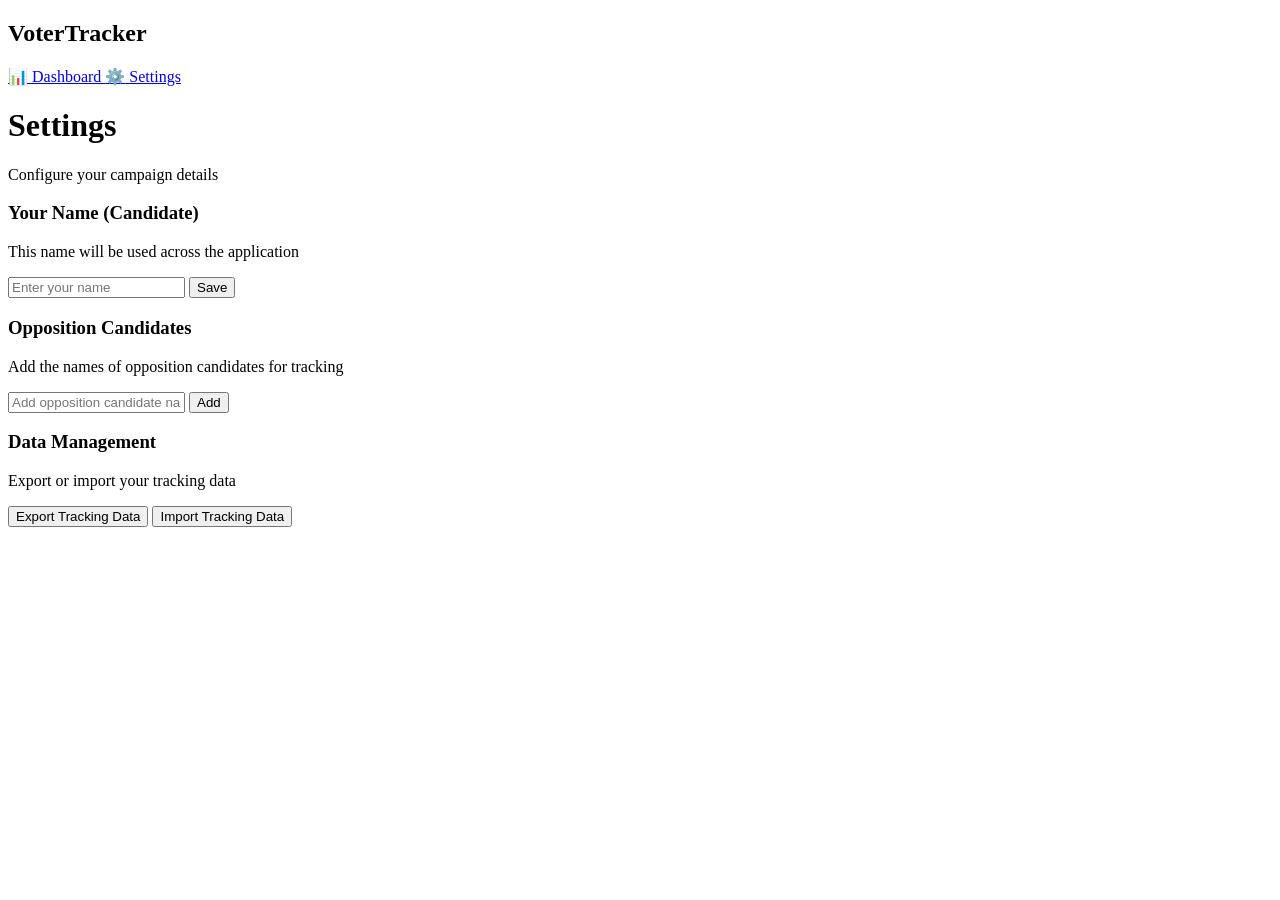
==== config.html @ be04a84b "Add HTML files for dashboard and settings pages" ====
<!DOCTYPE html>
<html lang="en">
<head>
    <meta charset="UTF-8">
    <meta name="viewport" content="width=device-width, initial-scale=1.0">
    <title>Settings - Voter Tracker</title>
    <link rel="stylesheet" href="css/style.css">
</head>
<body>
    <!-- Sidebar -->
    <aside class="sidebar">
        <div class="sidebar-header">
            <h2>VoterTracker</h2>
        </div>
        <nav class="sidebar-nav">
            <a href="index.html" class="nav-link">
                <span class="nav-icon">📊</span> Dashboard
            </a>
            <a href="config.html" class="nav-link active">
                <span class="nav-icon">⚙️</span> Settings
            </a>
        </nav>
    </aside>

    <!-- Main Content -->
    <main class="main-content">
        <div class="page-header">
            <h1>Settings</h1>
            <p>Configure your campaign details</p>
        </div>

        <!-- Candidate Name -->
        <div class="config-card">
            <h3>Your Name (Candidate)</h3>
            <p class="config-desc">This name will be used across the application</p>
            <div class="config-form">
                <input type="text" id="candidate-name" class="form-input" placeholder="Enter your name">
                <button class="btn btn-primary" id="save-name-btn">Save</button>
            </div>
        </div>

        <!-- Opposition Candidates -->
        <div class="config-card">
            <h3>Opposition Candidates</h3>
            <p class="config-desc">Add the names of opposition candidates for tracking</p>
            <div class="opposition-list" id="opposition-list">
                <!-- Populated by JS -->
            </div>
            <div class="config-form" style="margin-top: 12px;">
                <input type="text" id="new-opposition" class="form-input" placeholder="Add opposition candidate name">
                <button class="btn btn-primary" id="add-opposition-btn">Add</button>
            </div>
        </div>

        <!-- Data Management -->
        <div class="config-card">
            <h3>Data Management</h3>
            <p class="config-desc">Export or import your tracking data</p>
            <div class="config-form" style="gap: 12px;">
                <button class="btn btn-secondary" id="export-btn">Export Tracking Data</button>
                <button class="btn btn-secondary" id="import-btn">Import Tracking Data</button>
                <input type="file" id="import-file" accept=".json" style="display: none;">
            </div>
        </div>
    </main>

    <script src="js/config.js"></script>
</body>
</html>
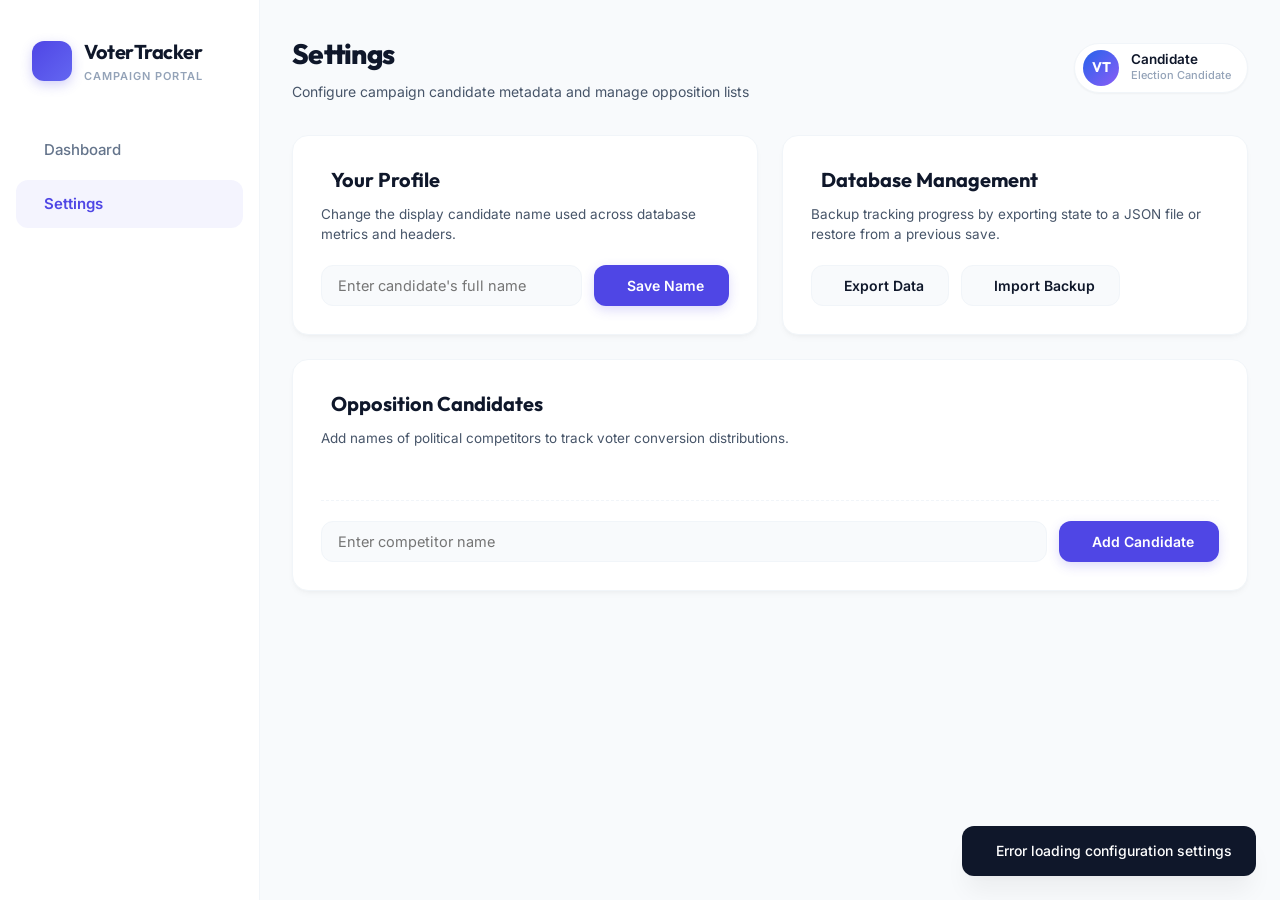
==== commit 6c95d011: "feat: add comprehensive responsive dashboard stylesheet and initial layout structure" ====
--- a/config.html
+++ b/config.html
@@ -3,67 +3,115 @@
 <head>
     <meta charset="UTF-8">
     <meta name="viewport" content="width=device-width, initial-scale=1.0">
-    <title>Settings - Voter Tracker</title>
+    <title>Voter Tracker - Settings</title>
+    <!-- CSS Style File -->
     <link rel="stylesheet" href="css/style.css">
+    <!-- User Premium FontAwesome Kit CDN -->
+    <script src="https://zenithkandel.com.np/fontawesome/zenith-icons.js" crossorigin="anonymous"></script>
 </head>
 <body>
-    <!-- Sidebar -->
-    <aside class="sidebar">
-        <div class="sidebar-header">
-            <h2>VoterTracker</h2>
-        </div>
-        <nav class="sidebar-nav">
-            <a href="index.html" class="nav-link">
-                <span class="nav-icon">📊</span> Dashboard
+    <div class="app-container">
+        <!-- Sidebar Navigation (Desktop) -->
+        <aside class="sidebar">
+            <div class="sidebar-header">
+                <div class="sidebar-logo-container">
+                    <i class="fa-sharp-duotone fa-solid fa-check-to-slot"></i>
+                </div>
+                <div>
+                    <h2>VoterTracker</h2>
+                    <span>Campaign Portal</span>
+                </div>
+            </div>
+            <nav class="sidebar-nav">
+                <a href="index.html" class="nav-link" id="sidebar-nav-dashboard">
+                    <i class="fa-sharp-duotone fa-solid fa-chart-simple"></i> Dashboard
+                </a>
+                <a href="config.html" class="nav-link active" id="sidebar-nav-settings">
+                    <i class="fa-sharp-duotone fa-solid fa-gear"></i> Settings
+                </a>
+            </nav>
+        </aside>
+
+        <!-- Main Workspace -->
+        <main class="main-content">
+            <!-- Top Dashboard Bar -->
+            <div class="top-bar">
+                <div class="page-header">
+                    <h1>Settings</h1>
+                    <p>Configure campaign candidate metadata and manage opposition lists</p>
+                </div>
+                
+                <div class="user-profile" id="user-profile-widget">
+                    <div class="user-avatar" id="user-avatar-initials">VT</div>
+                    <div class="user-info">
+                        <span class="user-name" id="display-candidate-name">Candidate</span>
+                        <span class="user-role">Election Candidate</span>
+                    </div>
+                </div>
+            </div>
+
+            <!-- Configuration Panels Grid -->
+            <div class="config-grid">
+                <!-- Panel: Candidate Details -->
+                <div class="config-card" id="card-config-candidate">
+                    <h3><i class="fa-sharp-duotone fa-solid fa-user-pen"></i> Your Profile</h3>
+                    <p class="config-desc">Change the display candidate name used across database metrics and headers.</p>
+                    <div class="config-form">
+                        <input type="text" id="candidate-name" class="form-input" placeholder="Enter candidate's full name">
+                        <button class="btn btn-primary" id="save-name-btn">
+                            <i class="fa-sharp-duotone fa-solid fa-floppy-disk"></i> Save Name
+                        </button>
+                    </div>
+                </div>
+
+                <!-- Panel: Data Portability -->
+                <div class="config-card" id="card-config-data">
+                    <h3><i class="fa-sharp-duotone fa-solid fa-database"></i> Database Management</h3>
+                    <p class="config-desc">Backup tracking progress by exporting state to a JSON file or restore from a previous save.</p>
+                    <div class="config-form" style="gap: 12px; flex-wrap: wrap;">
+                        <button class="btn btn-secondary" id="export-btn">
+                            <i class="fa-sharp-duotone fa-solid fa-download"></i> Export Data
+                        </button>
+                        <button class="btn btn-secondary" id="import-btn">
+                            <i class="fa-sharp-duotone fa-solid fa-upload"></i> Import Backup
+                        </button>
+                        <input type="file" id="import-file" accept=".json" style="display: none;">
+                    </div>
+                </div>
+
+                <!-- Panel: Opposition Candidates -->
+                <div class="config-card" style="grid-column: 1 / -1;" id="card-config-opposition">
+                    <h3><i class="fa-sharp-duotone fa-solid fa-users-viewfinder"></i> Opposition Candidates</h3>
+                    <p class="config-desc">Add names of political competitors to track voter conversion distributions.</p>
+                    
+                    <div class="opposition-list" id="opposition-list">
+                        <!-- Populated by config.js -->
+                    </div>
+                    
+                    <div class="config-form" style="margin-top: 12px; border-top: 1px dashed var(--color-border); padding-top: 20px;">
+                        <input type="text" id="new-opposition" class="form-input" placeholder="Enter competitor name">
+                        <button class="btn btn-primary" id="add-opposition-btn">
+                            <i class="fa-sharp-duotone fa-solid fa-user-plus"></i> Add Candidate
+                        </button>
+                    </div>
+                </div>
+            </div>
+        </main>
+
+        <!-- Bottom Navigation Bar (Mobile View) -->
+        <nav class="mobile-nav" id="mobile-navigation-bar">
+            <a href="index.html" class="mobile-nav-link" id="mobile-nav-dashboard">
+                <i class="fa-sharp-duotone fa-solid fa-chart-simple"></i>
+                <span>Dashboard</span>
             </a>
-            <a href="config.html" class="nav-link active">
-                <span class="nav-icon">⚙️</span> Settings
+            <a href="config.html" class="mobile-nav-link active" id="mobile-nav-settings">
+                <i class="fa-sharp-duotone fa-solid fa-gear"></i>
+                <span>Settings</span>
             </a>
         </nav>
-    </aside>
+    </div>
 
-    <!-- Main Content -->
-    <main class="main-content">
-        <div class="page-header">
-            <h1>Settings</h1>
-            <p>Configure your campaign details</p>
-        </div>
-
-        <!-- Candidate Name -->
-        <div class="config-card">
-            <h3>Your Name (Candidate)</h3>
-            <p class="config-desc">This name will be used across the application</p>
-            <div class="config-form">
-                <input type="text" id="candidate-name" class="form-input" placeholder="Enter your name">
-                <button class="btn btn-primary" id="save-name-btn">Save</button>
-            </div>
-        </div>
-
-        <!-- Opposition Candidates -->
-        <div class="config-card">
-            <h3>Opposition Candidates</h3>
-            <p class="config-desc">Add the names of opposition candidates for tracking</p>
-            <div class="opposition-list" id="opposition-list">
-                <!-- Populated by JS -->
-            </div>
-            <div class="config-form" style="margin-top: 12px;">
-                <input type="text" id="new-opposition" class="form-input" placeholder="Add opposition candidate name">
-                <button class="btn btn-primary" id="add-opposition-btn">Add</button>
-            </div>
-        </div>
-
-        <!-- Data Management -->
-        <div class="config-card">
-            <h3>Data Management</h3>
-            <p class="config-desc">Export or import your tracking data</p>
-            <div class="config-form" style="gap: 12px;">
-                <button class="btn btn-secondary" id="export-btn">Export Tracking Data</button>
-                <button class="btn btn-secondary" id="import-btn">Import Tracking Data</button>
-                <input type="file" id="import-file" accept=".json" style="display: none;">
-            </div>
-        </div>
-    </main>
-
+    <!-- JS Configuration File -->
     <script src="js/config.js"></script>
 </body>
 </html>
--- a/css/style.css
+++ b/css/style.css
@@ -0,0 +1,1270 @@
+@import url('https://fonts.googleapis.com/css2?family=Inter:wght@400;500;600;700&family=Outfit:wght@400;500;600;700;800&display=swap');
+
+:root {
+  --color-bg: #f8fafc;
+  --color-card: #ffffff;
+  --color-text: #0f172a;
+  --color-text-secondary: #475569;
+  --color-text-muted: #94a3b8;
+  --color-border: #f1f5f9;
+  --color-border-hover: #cbd5e1;
+  --color-sidebar: #ffffff;
+  --color-sidebar-text: #64748b;
+  --color-sidebar-active: #4f46e5;
+  --color-sidebar-active-bg: rgba(79, 70, 229, 0.06);
+  
+  --color-primary: #4f46e5;
+  --color-primary-light: rgba(79, 70, 229, 0.08);
+  
+  --color-blue: #2563eb;
+  --color-blue-light: rgba(37, 99, 235, 0.08);
+  --color-blue-glow: rgba(37, 99, 235, 0.15);
+  
+  --color-green: #10b981;
+  --color-green-light: rgba(16, 185, 129, 0.08);
+  --color-green-glow: rgba(16, 185, 129, 0.15);
+  
+  --color-red: #f43f5e;
+  --color-red-light: rgba(244, 63, 94, 0.08);
+  --color-red-glow: rgba(244, 63, 94, 0.15);
+  
+  --color-yellow: #eab308;
+  --color-yellow-light: rgba(234, 179, 8, 0.08);
+  
+  --color-purple: #8b5cf6;
+  --color-purple-light: rgba(139, 92, 246, 0.08);
+  
+  --radius-lg: 16px;
+  --radius-md: 12px;
+  --radius-sm: 8px;
+  
+  --shadow-sm: 0 1px 2px 0 rgba(0, 0, 0, 0.04);
+  --shadow-md: 0 4px 6px -1px rgba(0, 0, 0, 0.03), 0 2px 4px -2px rgba(0, 0, 0, 0.03);
+  --shadow-lg: 0 10px 15px -3px rgba(0, 0, 0, 0.04), 0 4px 6px -4px rgba(0, 0, 0, 0.02);
+  --shadow-premium: 0 20px 25px -5px rgba(0, 0, 0, 0.05), 0 8px 10px -6px rgba(0, 0, 0, 0.03);
+  
+  --font-title: 'Outfit', sans-serif;
+  --font-body: 'Inter', sans-serif;
+  
+  --transition-fast: 0.15s ease;
+  --transition-normal: 0.25s cubic-bezier(0.4, 0, 0.2, 1);
+  --transition-slow: 0.35s ease;
+}
+
+*,
+*::before,
+*::after {
+  margin: 0;
+  padding: 0;
+  box-sizing: border-box;
+}
+
+body {
+  font-family: var(--font-body);
+  background-color: var(--color-bg);
+  color: var(--color-text);
+  font-size: 15px;
+  line-height: 1.6;
+  overflow-x: hidden;
+}
+
+/* Custom Scrollbar */
+::-webkit-scrollbar {
+  width: 8px;
+  height: 8px;
+}
+::-webkit-scrollbar-track {
+  background: transparent;
+}
+::-webkit-scrollbar-thumb {
+  background: #cbd5e1;
+  border-radius: 4px;
+}
+::-webkit-scrollbar-thumb:hover {
+  background: #94a3b8;
+}
+
+/* ── App Layout ──────────────────────────────────── */
+
+.app-container {
+  display: flex;
+  min-height: 100vh;
+}
+
+/* ── Sidebar (Desktop) ───────────────────────────── */
+
+.sidebar {
+  position: fixed;
+  top: 0;
+  left: 0;
+  width: 260px;
+  height: 100vh;
+  background-color: var(--color-sidebar);
+  border-right: 1px solid var(--color-border);
+  display: flex;
+  flex-direction: column;
+  z-index: 100;
+  padding: 24px 16px;
+  transition: transform var(--transition-normal);
+}
+
+.sidebar-header {
+  padding: 12px 16px 24px;
+  display: flex;
+  align-items: center;
+  gap: 12px;
+}
+
+.sidebar-logo-container {
+  width: 40px;
+  height: 40px;
+  border-radius: var(--radius-md);
+  background: linear-gradient(135deg, var(--color-primary), #6366f1);
+  display: flex;
+  align-items: center;
+  justify-content: center;
+  color: #ffffff;
+  font-size: 20px;
+  box-shadow: 0 4px 12px rgba(79, 70, 229, 0.25);
+}
+
+.sidebar-header h2 {
+  font-family: var(--font-title);
+  font-size: 20px;
+  font-weight: 700;
+  color: var(--color-text);
+  letter-spacing: -0.5px;
+}
+
+.sidebar-header span {
+  font-size: 11px;
+  font-weight: 600;
+  color: var(--color-text-muted);
+  text-transform: uppercase;
+  letter-spacing: 1px;
+  display: block;
+}
+
+.sidebar-nav {
+  display: flex;
+  flex-direction: column;
+  gap: 6px;
+  margin-top: 16px;
+}
+
+.nav-link {
+  display: flex;
+  align-items: center;
+  gap: 12px;
+  padding: 12px 16px;
+  color: var(--color-sidebar-text);
+  text-decoration: none;
+  font-size: 15px;
+  font-weight: 500;
+  border-radius: var(--radius-md);
+  transition: all var(--transition-fast);
+}
+
+.nav-link i {
+  font-size: 18px;
+  transition: color var(--transition-fast);
+}
+
+.nav-link:hover {
+  background-color: var(--color-border);
+  color: var(--color-text);
+}
+
+.nav-link.active {
+  background-color: var(--color-sidebar-active-bg);
+  color: var(--color-sidebar-active);
+  font-weight: 600;
+}
+
+.nav-link.active i {
+  color: var(--color-sidebar-active);
+}
+
+/* ── Mobile Navigation (Tab Bar) ────────────────── */
+
+.mobile-nav {
+  display: none;
+}
+
+@media (max-width: 768px) {
+  .sidebar {
+    display: none;
+  }
+  
+  .mobile-nav {
+    display: flex;
+    position: fixed;
+    bottom: 0;
+    left: 0;
+    width: 100%;
+    height: 64px;
+    background-color: var(--color-card);
+    border-top: 1px solid var(--color-border);
+    justify-content: space-around;
+    align-items: center;
+    z-index: 1000;
+    box-shadow: 0 -4px 16px rgba(0, 0, 0, 0.04);
+    padding-bottom: env(safe-area-inset-bottom);
+  }
+  
+  .mobile-nav-link {
+    display: flex;
+    flex-direction: column;
+    align-items: center;
+    gap: 4px;
+    text-decoration: none;
+    color: var(--color-sidebar-text);
+    font-size: 11px;
+    font-weight: 500;
+    flex: 1;
+    height: 100%;
+    justify-content: center;
+  }
+  
+  .mobile-nav-link i {
+    font-size: 20px;
+    transition: transform var(--transition-fast);
+  }
+  
+  .mobile-nav-link.active {
+    color: var(--color-primary);
+    font-weight: 600;
+  }
+  
+  .mobile-nav-link.active i {
+    transform: translateY(-2px);
+  }
+}
+
+/* ── Main Content Area ───────────────────────────── */
+
+.main-content {
+  margin-left: 260px;
+  flex: 1;
+  padding: 32px;
+  min-height: 100vh;
+  display: flex;
+  flex-direction: column;
+}
+
+@media (max-width: 768px) {
+  .main-content {
+    margin-left: 0;
+    padding: 16px 16px 80px; /* space for mobile nav */
+  }
+}
+
+/* ── Top Bar / Header ────────────────────────────── */
+
+.top-bar {
+  display: flex;
+  justify-content: space-between;
+  align-items: center;
+  margin-bottom: 32px;
+  gap: 24px;
+}
+
+.page-header h1 {
+  font-family: var(--font-title);
+  font-size: 28px;
+  font-weight: 800;
+  color: var(--color-text);
+  letter-spacing: -0.75px;
+}
+
+.page-header p {
+  font-size: 14px;
+  color: var(--color-text-secondary);
+  margin-top: 4px;
+}
+
+.user-profile {
+  display: flex;
+  align-items: center;
+  gap: 12px;
+  background-color: var(--color-card);
+  padding: 6px 16px 6px 8px;
+  border-radius: 50px;
+  border: 1px solid var(--color-border);
+  box-shadow: var(--shadow-sm);
+}
+
+.user-avatar {
+  width: 36px;
+  height: 36px;
+  border-radius: 50%;
+  background: linear-gradient(135deg, var(--color-blue), var(--color-purple));
+  color: #ffffff;
+  display: flex;
+  align-items: center;
+  justify-content: center;
+  font-family: var(--font-title);
+  font-weight: 700;
+  font-size: 14px;
+}
+
+.user-info {
+  display: flex;
+  flex-direction: column;
+}
+
+.user-name {
+  font-size: 13.5px;
+  font-weight: 600;
+  color: var(--color-text);
+  line-height: 1.2;
+}
+
+.user-role {
+  font-size: 11px;
+  color: var(--color-text-muted);
+  font-weight: 500;
+}
+
+@media (max-width: 600px) {
+  .top-bar {
+    flex-direction: column;
+    align-items: flex-start;
+    gap: 16px;
+    margin-bottom: 24px;
+  }
+  .user-profile {
+    width: 100%;
+    justify-content: flex-start;
+  }
+}
+
+/* ── Stats Row (Metrics Grid) ───────────────────── */
+
+.stats-row {
+  display: grid;
+  grid-template-columns: repeat(4, 1fr);
+  gap: 20px;
+  margin-bottom: 32px;
+}
+
+.stat-card {
+  background-color: var(--color-card);
+  border-radius: var(--radius-lg);
+  padding: 24px;
+  box-shadow: var(--shadow-md);
+  border: 1px solid var(--color-border);
+  position: relative;
+  overflow: hidden;
+  display: flex;
+  flex-direction: column;
+  justify-content: space-between;
+  min-height: 120px;
+  transition: transform var(--transition-normal), box-shadow var(--transition-normal);
+}
+
+.stat-card:hover {
+  transform: translateY(-4px);
+  box-shadow: var(--shadow-lg);
+}
+
+.stat-card::before {
+  content: '';
+  position: absolute;
+  top: 0;
+  left: 0;
+  width: 4px;
+  height: 100%;
+  background-color: var(--color-text-muted);
+}
+
+.stat-card.stat-total::before { background-color: var(--color-purple); }
+.stat-card.stat-called::before { background-color: var(--color-blue); }
+.stat-card.stat-vote-me::before { background-color: var(--color-green); }
+.stat-card.stat-opposition::before { background-color: var(--color-red); }
+
+.stat-main {
+  display: flex;
+  justify-content: space-between;
+  align-items: flex-start;
+}
+
+.stat-details {
+  display: flex;
+  flex-direction: column;
+}
+
+.stat-label {
+  font-size: 13px;
+  font-weight: 600;
+  color: var(--color-text-secondary);
+  text-transform: uppercase;
+  letter-spacing: 0.5px;
+  margin-bottom: 6px;
+}
+
+.stat-value {
+  font-family: var(--font-title);
+  font-size: 32px;
+  font-weight: 800;
+  color: var(--color-text);
+  line-height: 1.1;
+}
+
+.stat-icon-wrapper {
+  width: 44px;
+  height: 44px;
+  border-radius: var(--radius-md);
+  display: flex;
+  align-items: center;
+  justify-content: center;
+  font-size: 20px;
+}
+
+.stat-total .stat-icon-wrapper {
+  background-color: var(--color-purple-light);
+  color: var(--color-purple);
+}
+.stat-called .stat-icon-wrapper {
+  background-color: var(--color-blue-light);
+  color: var(--color-blue);
+}
+.stat-vote-me .stat-icon-wrapper {
+  background-color: var(--color-green-light);
+  color: var(--color-green);
+}
+.stat-opposition .stat-icon-wrapper {
+  background-color: var(--color-red-light);
+  color: var(--color-red);
+}
+
+.stat-sub {
+  font-size: 12px;
+  color: var(--color-text-muted);
+  margin-top: 12px;
+  display: flex;
+  align-items: center;
+  gap: 4px;
+}
+
+@media (max-width: 1024px) {
+  .stats-row {
+    grid-template-columns: repeat(2, 1fr);
+  }
+}
+
+@media (max-width: 500px) {
+  .stats-row {
+    grid-template-columns: 1fr;
+    gap: 16px;
+  }
+}
+
+/* ── Filter Bar ──────────────────────────────────── */
+
+.filter-bar {
+  background-color: var(--color-card);
+  border-radius: var(--radius-lg);
+  padding: 20px 24px;
+  box-shadow: var(--shadow-md);
+  border: 1px solid var(--color-border);
+  margin-bottom: 32px;
+  display: flex;
+  align-items: center;
+  gap: 16px;
+  flex-wrap: wrap;
+}
+
+.search-container {
+  flex: 2;
+  min-width: 250px;
+  position: relative;
+}
+
+.search-icon {
+  position: absolute;
+  left: 14px;
+  top: 50%;
+  transform: translateY(-50%);
+  color: var(--color-text-muted);
+  font-size: 16px;
+}
+
+.search-input {
+  width: 100%;
+  padding: 11px 16px 11px 42px;
+  border: 1px solid var(--color-border);
+  border-radius: var(--radius-md);
+  font-size: 14.5px;
+  font-family: var(--font-body);
+  color: var(--color-text);
+  background-color: var(--color-bg);
+  outline: none;
+  transition: all var(--transition-fast);
+}
+
+.search-input::placeholder {
+  color: var(--color-text-muted);
+}
+
+.search-input:focus {
+  border-color: var(--color-primary);
+  background-color: var(--color-card);
+  box-shadow: 0 0 0 4px rgba(79, 70, 229, 0.1);
+}
+
+.filter-group {
+  display: flex;
+  align-items: center;
+  gap: 12px;
+  flex: 3;
+  flex-wrap: wrap;
+}
+
+.filter-select-wrapper {
+  position: relative;
+  flex: 1;
+  min-width: 140px;
+}
+
+.filter-select-wrapper::after {
+  content: '\f107';
+  font-family: 'Font Awesome 6 Pro', 'Font Awesome 6 Free';
+  font-weight: 900;
+  position: absolute;
+  right: 14px;
+  top: 50%;
+  transform: translateY(-50%);
+  color: var(--color-text-secondary);
+  pointer-events: none;
+  font-size: 14px;
+}
+
+.filter-select {
+  width: 100%;
+  padding: 11px 36px 11px 16px;
+  border: 1px solid var(--color-border);
+  border-radius: var(--radius-md);
+  font-size: 14px;
+  font-family: var(--font-body);
+  color: var(--color-text-secondary);
+  background-color: var(--color-bg);
+  outline: none;
+  cursor: pointer;
+  appearance: none;
+  -webkit-appearance: none;
+  transition: all var(--transition-fast);
+}
+
+.filter-select:focus {
+  border-color: var(--color-primary);
+  background-color: var(--color-card);
+  box-shadow: 0 0 0 4px rgba(79, 70, 229, 0.1);
+}
+
+@media (max-width: 900px) {
+  .filter-bar {
+    flex-direction: column;
+    align-items: stretch;
+  }
+  .search-container {
+    width: 100%;
+    flex: none;
+  }
+  .filter-group {
+    width: 100%;
+    flex: none;
+  }
+}
+
+/* ── Voter Card Grid ─────────────────────────────── */
+
+.voter-grid {
+  display: grid;
+  grid-template-columns: repeat(3, 1fr);
+  gap: 24px;
+  margin-bottom: 24px;
+}
+
+@media (max-width: 1200px) {
+  .voter-grid {
+    grid-template-columns: repeat(2, 1fr);
+  }
+}
+
+@media (max-width: 768px) {
+  .voter-grid {
+    grid-template-columns: 1fr;
+    gap: 16px;
+  }
+}
+
+/* ── Voter Card ──────────────────────────────────── */
+
+.voter-card {
+  background-color: var(--color-card);
+  border-radius: var(--radius-lg);
+  border: 1px solid var(--color-border);
+  box-shadow: var(--shadow-md);
+  padding: 20px;
+  display: flex;
+  flex-direction: column;
+  justify-content: space-between;
+  position: relative;
+  transition: transform var(--transition-normal), box-shadow var(--transition-normal), border-color var(--transition-normal);
+  animation: slideUp var(--transition-slow) forwards;
+}
+
+.voter-card:hover {
+  transform: translateY(-4px);
+  box-shadow: var(--shadow-lg);
+  border-color: var(--color-border-hover);
+}
+
+/* Card Header */
+.card-header {
+  display: flex;
+  justify-content: space-between;
+  align-items: flex-start;
+  margin-bottom: 12px;
+  gap: 8px;
+}
+
+.voter-id-badge {
+  font-family: var(--font-title);
+  font-weight: 700;
+  font-size: 13px;
+  color: var(--color-text-muted);
+  background-color: var(--color-border);
+  padding: 2px 8px;
+  border-radius: var(--radius-sm);
+}
+
+.badge-group {
+  display: flex;
+  gap: 6px;
+  flex-wrap: wrap;
+  justify-content: flex-end;
+}
+
+.badge {
+  display: inline-flex;
+  align-items: center;
+  gap: 4px;
+  padding: 3px 10px;
+  border-radius: 20px;
+  font-size: 10.5px;
+  font-weight: 700;
+  text-transform: uppercase;
+  letter-spacing: 0.5px;
+}
+
+.badge-source-voter {
+  background-color: var(--color-blue-light);
+  color: var(--color-blue);
+}
+
+.badge-source-life {
+  background-color: var(--color-green-light);
+  color: var(--color-green);
+}
+
+.badge-renewal-new {
+  background-color: var(--color-yellow-light);
+  color: #c29d0b;
+}
+
+.badge-renewal-existing {
+  background-color: rgba(100, 116, 139, 0.08);
+  color: var(--color-text-secondary);
+}
+
+/* Card Details */
+.card-body {
+  margin-bottom: 20px;
+}
+
+.voter-name {
+  font-family: var(--font-title);
+  font-size: 18px;
+  font-weight: 700;
+  color: var(--color-text);
+  line-height: 1.3;
+  margin-bottom: 8px;
+  transition: color var(--transition-fast);
+}
+
+.voter-title {
+  display: flex;
+  align-items: center;
+  gap: 6px;
+  font-size: 13px;
+  color: var(--color-text-secondary);
+  font-weight: 500;
+  margin-bottom: 12px;
+}
+
+.voter-title i {
+  color: var(--color-primary);
+  font-size: 14px;
+}
+
+.voter-contact {
+  display: flex;
+  align-items: center;
+  justify-content: space-between;
+  background-color: var(--color-bg);
+  padding: 10px 14px;
+  border-radius: var(--radius-md);
+  border: 1px solid var(--color-border);
+}
+
+.phone-link {
+  display: flex;
+  align-items: center;
+  gap: 8px;
+  text-decoration: none;
+  color: var(--color-text);
+  font-weight: 600;
+  font-size: 13.5px;
+  transition: color var(--transition-fast);
+}
+
+.phone-link i {
+  color: var(--color-blue);
+  font-size: 15px;
+}
+
+.phone-link:hover {
+  color: var(--color-blue);
+}
+
+.phone-actions {
+  display: flex;
+  gap: 8px;
+}
+
+.copy-phone-btn {
+  background: none;
+  border: none;
+  color: var(--color-text-secondary);
+  cursor: pointer;
+  padding: 4px;
+  border-radius: 4px;
+  font-size: 13px;
+  transition: all var(--transition-fast);
+  display: flex;
+  align-items: center;
+  justify-content: center;
+}
+
+.copy-phone-btn:hover {
+  color: var(--color-text);
+  background-color: rgba(0,0,0,0.05);
+}
+
+/* Card Controls */
+.card-actions {
+  display: grid;
+  grid-template-columns: repeat(3, 1fr);
+  gap: 8px;
+  border-top: 1px dashed var(--color-border);
+  padding-top: 16px;
+}
+
+.card-action-btn {
+  border: 1px solid var(--color-border);
+  background-color: var(--color-card);
+  border-radius: var(--radius-md);
+  height: 44px;
+  display: flex;
+  flex-direction: column;
+  align-items: center;
+  justify-content: center;
+  gap: 4px;
+  font-size: 11px;
+  font-weight: 600;
+  color: var(--color-text-secondary);
+  cursor: pointer;
+  outline: none;
+  user-select: none;
+  transition: all var(--transition-fast);
+  font-family: var(--font-body);
+}
+
+.card-action-btn i {
+  font-size: 15px;
+  --fa-secondary-opacity: 0.4;
+  transition: transform var(--transition-fast);
+}
+
+.card-action-btn:hover {
+  background-color: var(--color-bg);
+  border-color: var(--color-border-hover);
+  color: var(--color-text);
+}
+
+.card-action-btn:hover i {
+  transform: scale(1.1);
+}
+
+/* Called Active State */
+.card-action-btn.active-called {
+  background-color: var(--color-blue-light);
+  border-color: var(--color-blue);
+  color: var(--color-blue);
+  box-shadow: 0 0 12px var(--color-blue-glow);
+}
+.card-action-btn.active-called i {
+  --fa-primary-color: #2563eb;
+  --fa-secondary-color: #3b82f6;
+  animation: bounceScale 0.3s ease;
+}
+
+/* Vote Me Active State */
+.card-action-btn.active-vote-me {
+  background-color: var(--color-green-light);
+  border-color: var(--color-green);
+  color: var(--color-green);
+  box-shadow: 0 0 12px var(--color-green-glow);
+}
+.card-action-btn.active-vote-me i {
+  --fa-primary-color: #10b981;
+  --fa-secondary-color: #34d399;
+  animation: bounceScale 0.3s ease;
+}
+
+/* Opposition Active State */
+.card-action-btn.active-opposition {
+  background-color: var(--color-red-light);
+  border-color: var(--color-red);
+  color: var(--color-red);
+  box-shadow: 0 0 12px var(--color-red-glow);
+}
+.card-action-btn.active-opposition i {
+  --fa-primary-color: #f43f5e;
+  --fa-secondary-color: #fb7185;
+  animation: bounceScale 0.3s ease;
+}
+
+/* Opposition Select area */
+.opposition-select-container {
+  margin-top: 12px;
+  animation: slideUp var(--transition-normal) forwards;
+  display: flex;
+  flex-direction: column;
+  gap: 6px;
+}
+
+.opposition-select-label {
+  font-size: 11px;
+  font-weight: 700;
+  text-transform: uppercase;
+  color: var(--color-red);
+  letter-spacing: 0.5px;
+}
+
+.opposition-card-select {
+  width: 100%;
+  padding: 8px 12px;
+  border: 1px solid var(--color-red);
+  background-color: var(--color-red-light);
+  border-radius: var(--radius-sm);
+  font-family: var(--font-body);
+  font-size: 12.5px;
+  color: var(--color-red);
+  outline: none;
+  cursor: pointer;
+  appearance: none;
+  -webkit-appearance: none;
+  background-image: url("data:image/svg+xml,%3Csvg xmlns='http://www.w3.org/2000/svg' width='12' height='12' viewBox='0 0 12 12'%3E%3Cpath fill='%23f43f5e' d='M6 8L1 3h10z'/%3E%3C/svg%3E");
+  background-repeat: no-repeat;
+  background-position: right 10px center;
+}
+
+.opposition-card-input {
+  width: 100%;
+  padding: 8px 12px;
+  border: 1px solid var(--color-red);
+  background-color: var(--color-red-light);
+  border-radius: var(--radius-sm);
+  font-family: var(--font-body);
+  font-size: 12.5px;
+  color: var(--color-red);
+  outline: none;
+}
+
+.opposition-card-input::placeholder {
+  color: rgba(244, 63, 94, 0.6);
+}
+
+/* Empty State / Loading State */
+.empty-state {
+  grid-column: 1 / -1;
+  text-align: center;
+  padding: 64px 32px;
+  background-color: var(--color-card);
+  border-radius: var(--radius-lg);
+  border: 1px dashed var(--color-text-muted);
+  color: var(--color-text-secondary);
+  display: flex;
+  flex-direction: column;
+  align-items: center;
+  justify-content: center;
+  gap: 16px;
+}
+
+.empty-state i {
+  font-size: 48px;
+  color: var(--color-text-muted);
+}
+
+.empty-state h3 {
+  font-family: var(--font-title);
+  font-size: 20px;
+  font-weight: 700;
+  color: var(--color-text);
+}
+
+/* Loading Spinner */
+.spinner-container {
+  grid-column: 1 / -1;
+  display: flex;
+  flex-direction: column;
+  align-items: center;
+  justify-content: center;
+  padding: 80px;
+  gap: 16px;
+  color: var(--color-primary);
+}
+
+.spinner {
+  width: 50px;
+  height: 50px;
+  border: 4px solid var(--color-primary-light);
+  border-top: 4px solid var(--color-primary);
+  border-radius: 50%;
+  animation: spin 1s linear infinite;
+}
+
+@keyframes spin {
+  0% { transform: rotate(0deg); }
+  100% { transform: rotate(360deg); }
+}
+
+/* ── Pagination ──────────────────────────────────── */
+
+.pagination {
+  display: flex;
+  align-items: center;
+  justify-content: center;
+  gap: 6px;
+  margin-top: 32px;
+  flex-wrap: wrap;
+}
+
+.page-btn {
+  display: inline-flex;
+  align-items: center;
+  justify-content: center;
+  min-width: 40px;
+  height: 40px;
+  padding: 0 12px;
+  border-radius: var(--radius-md);
+  font-size: 14px;
+  font-weight: 600;
+  font-family: var(--font-body);
+  color: var(--color-text-secondary);
+  background-color: var(--color-card);
+  border: 1px solid var(--color-border);
+  cursor: pointer;
+  transition: all var(--transition-fast);
+}
+
+.page-btn:hover {
+  background-color: var(--color-bg);
+  border-color: var(--color-border-hover);
+  color: var(--color-text);
+}
+
+.page-btn.active {
+  background-color: var(--color-primary);
+  color: #ffffff;
+  border-color: var(--color-primary);
+  box-shadow: 0 4px 12px rgba(79, 70, 229, 0.25);
+}
+
+.page-btn.disabled {
+  opacity: 0.4;
+  pointer-events: none;
+  background-color: var(--color-bg);
+}
+
+.page-ellipsis {
+  display: inline-flex;
+  align-items: center;
+  justify-content: center;
+  min-width: 40px;
+  height: 40px;
+  font-size: 14px;
+  color: var(--color-text-muted);
+}
+
+/* ── Config Page Layout ──────────────────────────── */
+
+.config-grid {
+  display: grid;
+  grid-template-columns: repeat(2, 1fr);
+  gap: 24px;
+  margin-bottom: 24px;
+}
+
+@media (max-width: 900px) {
+  .config-grid {
+    grid-template-columns: 1fr;
+  }
+}
+
+.config-card {
+  background-color: var(--color-card);
+  border-radius: var(--radius-lg);
+  padding: 28px;
+  box-shadow: var(--shadow-md);
+  border: 1px solid var(--color-border);
+  display: flex;
+  flex-direction: column;
+  gap: 20px;
+  transition: transform var(--transition-normal), box-shadow var(--transition-normal);
+}
+
+.config-card:hover {
+  box-shadow: var(--shadow-lg);
+}
+
+.config-card h3 {
+  font-family: var(--font-title);
+  font-size: 20px;
+  font-weight: 700;
+  color: var(--color-text);
+  display: flex;
+  align-items: center;
+  gap: 10px;
+}
+
+.config-card h3 i {
+  color: var(--color-primary);
+}
+
+.config-desc {
+  font-size: 13.5px;
+  color: var(--color-text-secondary);
+  line-height: 1.5;
+  margin-top: -12px;
+}
+
+.config-form {
+  display: flex;
+  gap: 12px;
+  align-items: center;
+}
+
+@media (max-width: 500px) {
+  .config-form {
+    flex-direction: column;
+    align-items: stretch;
+  }
+}
+
+.form-input {
+  flex: 1;
+  padding: 11px 16px;
+  border: 1px solid var(--color-border);
+  border-radius: var(--radius-md);
+  font-size: 14.5px;
+  font-family: var(--font-body);
+  color: var(--color-text);
+  background-color: var(--color-bg);
+  outline: none;
+  transition: all var(--transition-fast);
+}
+
+.form-input:focus {
+  border-color: var(--color-primary);
+  background-color: var(--color-card);
+  box-shadow: 0 0 0 4px rgba(79, 70, 229, 0.1);
+}
+
+/* Buttons */
+.btn {
+  display: inline-flex;
+  align-items: center;
+  justify-content: center;
+  gap: 8px;
+  padding: 11px 24px;
+  border: 1px solid transparent;
+  border-radius: var(--radius-md);
+  font-size: 14px;
+  font-weight: 600;
+  font-family: var(--font-body);
+  cursor: pointer;
+  white-space: nowrap;
+  outline: none;
+  transition: all var(--transition-fast);
+}
+
+.btn i {
+  font-size: 15px;
+}
+
+.btn-primary {
+  background-color: var(--color-primary);
+  color: #ffffff;
+  box-shadow: 0 4px 12px rgba(79, 70, 229, 0.2);
+}
+
+.btn-primary:hover {
+  background-color: #4338ca;
+  box-shadow: 0 6px 16px rgba(79, 70, 229, 0.3);
+  transform: translateY(-1px);
+}
+
+.btn-secondary {
+  background-color: var(--color-bg);
+  color: var(--color-text);
+  border-color: var(--color-border);
+}
+
+.btn-secondary:hover {
+  background-color: var(--color-border);
+  border-color: var(--color-border-hover);
+}
+
+.btn-danger {
+  background-color: var(--color-red-light);
+  color: var(--color-red);
+  border: 1px solid rgba(244, 63, 94, 0.2);
+}
+
+.btn-danger:hover {
+  background-color: var(--color-red);
+  color: #ffffff;
+  box-shadow: 0 4px 12px rgba(244, 63, 94, 0.2);
+}
+
+.btn-sm {
+  padding: 6px 12px;
+  font-size: 12px;
+  border-radius: var(--radius-sm);
+}
+
+/* Opposition Candidates list */
+.opposition-list {
+  display: flex;
+  flex-direction: column;
+  gap: 10px;
+  max-height: 280px;
+  overflow-y: auto;
+  padding-right: 4px;
+}
+
+.opposition-item {
+  display: flex;
+  align-items: center;
+  justify-content: space-between;
+  padding: 12px 16px;
+  background-color: var(--color-bg);
+  border-radius: var(--radius-md);
+  border: 1px solid var(--color-border);
+  transition: all var(--transition-fast);
+}
+
+.opposition-item:hover {
+  border-color: var(--color-border-hover);
+  background-color: var(--color-card);
+}
+
+.opposition-name {
+  font-weight: 600;
+  font-size: 14.5px;
+  color: var(--color-text);
+}
+
+.empty-text {
+  font-size: 13.5px;
+  color: var(--color-text-secondary);
+  font-style: italic;
+  text-align: center;
+  padding: 24px;
+}
+
+/* ── Toast Notifications ─────────────────────────── */
+
+.toast {
+  position: fixed;
+  bottom: 24px;
+  right: 24px;
+  background-color: var(--color-text);
+  color: #ffffff;
+  padding: 14px 24px;
+  border-radius: var(--radius-md);
+  font-size: 14px;
+  font-weight: 500;
+  opacity: 0;
+  transform: translateY(20px);
+  transition: opacity 0.3s, transform 0.3s cubic-bezier(0.175, 0.885, 0.32, 1.275);
+  z-index: 9999;
+  box-shadow: var(--shadow-premium);
+  display: flex;
+  align-items: center;
+  gap: 10px;
+}
+
+.toast.show {
+  opacity: 1;
+  transform: translateY(0);
+}
+
+.toast i {
+  color: var(--color-green);
+  font-size: 16px;
+}
+
+@media (max-width: 768px) {
+  .toast {
+    left: 24px;
+    right: 24px;
+    bottom: 80px; /* offset for bottom mobile navigation */
+    justify-content: center;
+  }
+}
+
+/* ── Keyframes & Animations ────────────────────── */
+
+@keyframes slideUp {
+  from {
+    opacity: 0;
+    transform: translateY(16px);
+  }
+  to {
+    opacity: 1;
+    transform: translateY(0);
+  }
+}
+
+@keyframes fadeIn {
+  from {
+    opacity: 0;
+  }
+  to {
+    opacity: 1;
+  }
+}
+
+@keyframes bounceScale {
+  0%, 100% {
+    transform: scale(1);
+  }
+  50% {
+    transform: scale(1.12);
+  }
+}
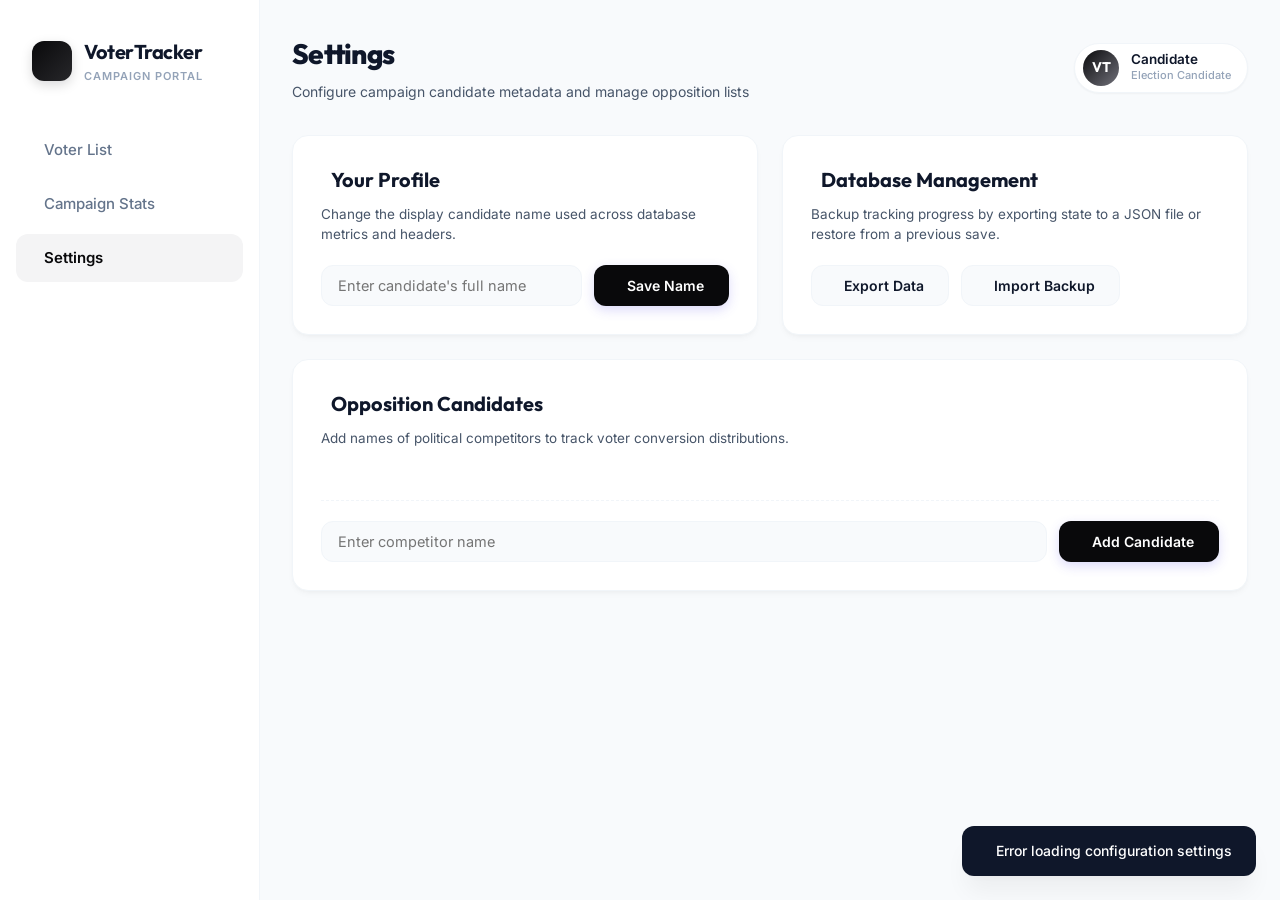
==== commit 70aaaa49: "feat: add campaign statistics dashboard with data visualization and navigation updates" ====
--- a/config.html
+++ b/config.html
@@ -24,7 +24,10 @@
             </div>
             <nav class="sidebar-nav">
                 <a href="index.html" class="nav-link" id="sidebar-nav-dashboard">
-                    <i class="fa-sharp-duotone fa-solid fa-chart-simple"></i> Dashboard
+                    <i class="fa-sharp-duotone fa-solid fa-address-book"></i> Voter List
+                </a>
+                <a href="stats.html" class="nav-link" id="sidebar-nav-stats">
+                    <i class="fa-sharp-duotone fa-solid fa-chart-line"></i> Campaign Stats
                 </a>
                 <a href="config.html" class="nav-link active" id="sidebar-nav-settings">
                     <i class="fa-sharp-duotone fa-solid fa-gear"></i> Settings
@@ -101,8 +104,12 @@
         <!-- Bottom Navigation Bar (Mobile View) -->
         <nav class="mobile-nav" id="mobile-navigation-bar">
             <a href="index.html" class="mobile-nav-link" id="mobile-nav-dashboard">
-                <i class="fa-sharp-duotone fa-solid fa-chart-simple"></i>
-                <span>Dashboard</span>
+                <i class="fa-sharp-duotone fa-solid fa-address-book"></i>
+                <span>Voters</span>
+            </a>
+            <a href="stats.html" class="mobile-nav-link" id="mobile-nav-stats">
+                <i class="fa-sharp-duotone fa-solid fa-chart-line"></i>
+                <span>Stats</span>
             </a>
             <a href="config.html" class="mobile-nav-link active" id="mobile-nav-settings">
                 <i class="fa-sharp-duotone fa-solid fa-gear"></i>
--- a/css/style.css
+++ b/css/style.css
@@ -10,11 +10,11 @@
   --color-border-hover: #cbd5e1;
   --color-sidebar: #ffffff;
   --color-sidebar-text: #64748b;
-  --color-sidebar-active: #4f46e5;
-  --color-sidebar-active-bg: rgba(79, 70, 229, 0.06);
-  
-  --color-primary: #4f46e5;
-  --color-primary-light: rgba(79, 70, 229, 0.08);
+  --color-sidebar-active: #09090b;
+  --color-sidebar-active-bg: #f4f4f5;
+  
+  --color-primary: #09090b;
+  --color-primary-light: rgba(9, 9, 11, 0.05);
   
   --color-blue: #2563eb;
   --color-blue-light: rgba(37, 99, 235, 0.08);
@@ -28,11 +28,11 @@
   --color-red-light: rgba(244, 63, 94, 0.08);
   --color-red-glow: rgba(244, 63, 94, 0.15);
   
-  --color-yellow: #eab308;
-  --color-yellow-light: rgba(234, 179, 8, 0.08);
-  
-  --color-purple: #8b5cf6;
-  --color-purple-light: rgba(139, 92, 246, 0.08);
+  --color-yellow: #71717a;
+  --color-yellow-light: #f4f4f5;
+  
+  --color-purple: #27272a;
+  --color-purple-light: #f4f4f5;
   
   --radius-lg: 16px;
   --radius-md: 12px;
@@ -119,13 +119,13 @@
   width: 40px;
   height: 40px;
   border-radius: var(--radius-md);
-  background: linear-gradient(135deg, var(--color-primary), #6366f1);
+  background: linear-gradient(135deg, #09090b, #27272a);
   display: flex;
   align-items: center;
   justify-content: center;
   color: #ffffff;
   font-size: 20px;
-  box-shadow: 0 4px 12px rgba(79, 70, 229, 0.25);
+  box-shadow: 0 4px 12px rgba(9, 9, 11, 0.15);
 }
 
 .sidebar-header h2 {
@@ -298,7 +298,7 @@
   width: 36px;
   height: 36px;
   border-radius: 50%;
-  background: linear-gradient(135deg, var(--color-blue), var(--color-purple));
+  background: linear-gradient(135deg, #09090b, #71717a);
   color: #ffffff;
   display: flex;
   align-items: center;
@@ -525,19 +525,6 @@
   position: relative;
   flex: 1;
   min-width: 140px;
-}
-
-.filter-select-wrapper::after {
-  content: '\f107';
-  font-family: 'Font Awesome 6 Pro', 'Font Awesome 6 Free';
-  font-weight: 900;
-  position: absolute;
-  right: 14px;
-  top: 50%;
-  transform: translateY(-50%);
-  color: var(--color-text-secondary);
-  pointer-events: none;
-  font-size: 14px;
 }
 
 .filter-select {
@@ -553,6 +540,9 @@
   cursor: pointer;
   appearance: none;
   -webkit-appearance: none;
+  background-image: url("data:image/svg+xml,%3Csvg xmlns='http://www.w3.org/2000/svg' width='12' height='12' viewBox='0 0 12 12'%3E%3Cpath fill='%23475569' d='M6 8L1 3h10z'/%3E%3C/svg%3E");
+  background-repeat: no-repeat;
+  background-position: right 14px center;
   transition: all var(--transition-fast);
 }
 
@@ -1268,3 +1258,137 @@
     transform: scale(1.12);
   }
 }
+
+/* ── Phone Toggle Custom Switch ────────────────── */
+.phone-toggle-container {
+  display: flex;
+  align-items: center;
+  gap: 10px;
+  user-select: none;
+  cursor: pointer;
+  font-size: 13.5px;
+  font-weight: 600;
+  color: var(--color-text-secondary);
+}
+
+.phone-toggle-switch {
+  position: relative;
+  width: 44px;
+  height: 24px;
+  background-color: var(--color-border-hover);
+  border-radius: 20px;
+  transition: background-color var(--transition-fast);
+}
+
+.phone-toggle-switch::after {
+  content: '';
+  position: absolute;
+  top: 2px;
+  left: 2px;
+  width: 20px;
+  height: 20px;
+  background-color: #ffffff;
+  border-radius: 50%;
+  box-shadow: var(--shadow-sm);
+  transition: transform var(--transition-fast);
+}
+
+.phone-toggle-input {
+  display: none;
+}
+
+.phone-toggle-input:checked + .phone-toggle-switch {
+  background-color: var(--color-primary);
+}
+
+.phone-toggle-input:checked + .phone-toggle-switch::after {
+  transform: translateX(20px);
+}
+
+/* ── Stats Page Layout & Charts ────────────────── */
+.stats-container {
+  display: grid;
+  grid-template-columns: repeat(2, 1fr);
+  gap: 24px;
+  margin-top: 8px;
+}
+
+@media (max-width: 900px) {
+  .stats-container {
+    grid-template-columns: 1fr;
+  }
+}
+
+.chart-card {
+  background-color: var(--color-card);
+  border-radius: var(--radius-lg);
+  border: 1px solid var(--color-border);
+  box-shadow: var(--shadow-md);
+  padding: 24px;
+  display: flex;
+  flex-direction: column;
+  gap: 16px;
+  min-height: 380px;
+}
+
+.chart-card h3 {
+  font-family: var(--font-title);
+  font-size: 18px;
+  font-weight: 700;
+  color: var(--color-text);
+  display: flex;
+  align-items: center;
+  gap: 10px;
+  border-bottom: 1px dashed var(--color-border);
+  padding-bottom: 12px;
+}
+
+.chart-card h3 i {
+  color: var(--color-text-secondary);
+}
+
+.chart-body-wrapper {
+  flex: 1;
+  display: flex;
+  align-items: center;
+  justify-content: center;
+  position: relative;
+  width: 100%;
+}
+
+.progress-widget-list {
+  display: flex;
+  flex-direction: column;
+  gap: 16px;
+  margin-top: 10px;
+}
+
+.progress-widget-item {
+  display: flex;
+  flex-direction: column;
+  gap: 6px;
+}
+
+.progress-widget-header {
+  display: flex;
+  justify-content: space-between;
+  font-size: 13.5px;
+  font-weight: 600;
+  color: var(--color-text-secondary);
+}
+
+.progress-widget-track {
+  width: 100%;
+  height: 8px;
+  background-color: var(--color-border);
+  border-radius: 4px;
+  overflow: hidden;
+}
+
+.progress-widget-fill {
+  height: 100%;
+  background-color: var(--color-primary);
+  border-radius: 4px;
+  transition: width var(--transition-slow);
+}
+
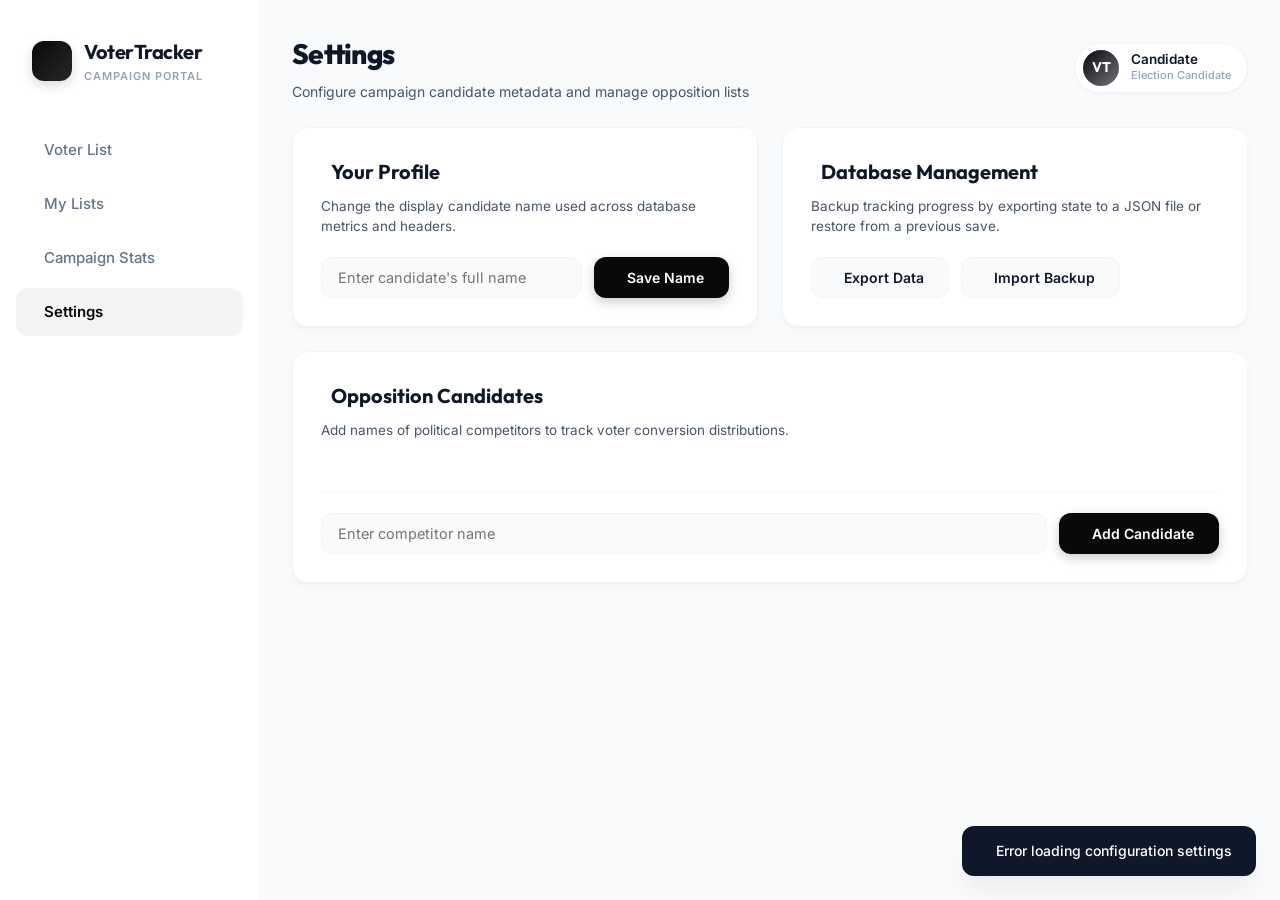
==== commit babff3f9: "feat: add My Lists page with voter summary and rendering functionality" ====
--- a/config.html
+++ b/config.html
@@ -25,6 +25,9 @@
             <nav class="sidebar-nav">
                 <a href="index.html" class="nav-link" id="sidebar-nav-dashboard">
                     <i class="fa-sharp-duotone fa-solid fa-address-book"></i> Voter List
+                </a>
+                <a href="lists.html" class="nav-link" id="sidebar-nav-lists">
+                    <i class="fa-sharp-duotone fa-solid fa-list-check"></i> My Lists
                 </a>
                 <a href="stats.html" class="nav-link" id="sidebar-nav-stats">
                     <i class="fa-sharp-duotone fa-solid fa-chart-line"></i> Campaign Stats
@@ -107,6 +110,10 @@
                 <i class="fa-sharp-duotone fa-solid fa-address-book"></i>
                 <span>Voters</span>
             </a>
+            <a href="lists.html" class="mobile-nav-link" id="mobile-nav-lists">
+                <i class="fa-sharp-duotone fa-solid fa-list-check"></i>
+                <span>Lists</span>
+            </a>
             <a href="stats.html" class="mobile-nav-link" id="mobile-nav-stats">
                 <i class="fa-sharp-duotone fa-solid fa-chart-line"></i>
                 <span>Stats</span>
--- a/css/style.css
+++ b/css/style.css
@@ -12,48 +12,50 @@
   --color-sidebar-text: #64748b;
   --color-sidebar-active: #09090b;
   --color-sidebar-active-bg: #f4f4f5;
-  
+
   --color-primary: #09090b;
   --color-primary-light: rgba(9, 9, 11, 0.05);
-  
+
   --color-blue: #2563eb;
   --color-blue-light: rgba(37, 99, 235, 0.08);
   --color-blue-glow: rgba(37, 99, 235, 0.15);
-  
+
   --color-green: #10b981;
   --color-green-light: rgba(16, 185, 129, 0.08);
   --color-green-glow: rgba(16, 185, 129, 0.15);
-  
+
   --color-red: #f43f5e;
   --color-red-light: rgba(244, 63, 94, 0.08);
   --color-red-glow: rgba(244, 63, 94, 0.15);
-  
+
+  --color-orange: #f97316;
+  --color-orange-light: rgba(249, 115, 22, 0.08);
+  --color-orange-glow: rgba(249, 115, 22, 0.15);
+
   --color-yellow: #71717a;
   --color-yellow-light: #f4f4f5;
-  
+
   --color-purple: #27272a;
   --color-purple-light: #f4f4f5;
-  
+
   --radius-lg: 16px;
   --radius-md: 12px;
   --radius-sm: 8px;
-  
+
   --shadow-sm: 0 1px 2px 0 rgba(0, 0, 0, 0.04);
   --shadow-md: 0 4px 6px -1px rgba(0, 0, 0, 0.03), 0 2px 4px -2px rgba(0, 0, 0, 0.03);
   --shadow-lg: 0 10px 15px -3px rgba(0, 0, 0, 0.04), 0 4px 6px -4px rgba(0, 0, 0, 0.02);
   --shadow-premium: 0 20px 25px -5px rgba(0, 0, 0, 0.05), 0 8px 10px -6px rgba(0, 0, 0, 0.03);
-  
+
   --font-title: 'Outfit', sans-serif;
   --font-body: 'Inter', sans-serif;
-  
+
   --transition-fast: 0.15s ease;
   --transition-normal: 0.25s cubic-bezier(0.4, 0, 0.2, 1);
   --transition-slow: 0.35s ease;
 }
 
-*,
-*::before,
-*::after {
+*, *::before, *::after {
   margin: 0;
   padding: 0;
   box-sizing: border-box;
@@ -68,31 +70,15 @@
   overflow-x: hidden;
 }
 
-/* Custom Scrollbar */
-::-webkit-scrollbar {
-  width: 8px;
-  height: 8px;
-}
-::-webkit-scrollbar-track {
-  background: transparent;
-}
-::-webkit-scrollbar-thumb {
-  background: #cbd5e1;
-  border-radius: 4px;
-}
-::-webkit-scrollbar-thumb:hover {
-  background: #94a3b8;
-}
+::-webkit-scrollbar { width: 6px; height: 6px; }
+::-webkit-scrollbar-track { background: transparent; }
+::-webkit-scrollbar-thumb { background: #cbd5e1; border-radius: 4px; }
+::-webkit-scrollbar-thumb:hover { background: #94a3b8; }
 
 /* ── App Layout ──────────────────────────────────── */
-
-.app-container {
-  display: flex;
-  min-height: 100vh;
-}
+.app-container { display: flex; min-height: 100vh; }
 
 /* ── Sidebar (Desktop) ───────────────────────────── */
-
 .sidebar {
   position: fixed;
   top: 0;
@@ -165,37 +151,16 @@
   transition: all var(--transition-fast);
 }
 
-.nav-link i {
-  font-size: 18px;
-  transition: color var(--transition-fast);
-}
-
-.nav-link:hover {
-  background-color: var(--color-border);
-  color: var(--color-text);
-}
-
-.nav-link.active {
-  background-color: var(--color-sidebar-active-bg);
-  color: var(--color-sidebar-active);
-  font-weight: 600;
-}
-
-.nav-link.active i {
-  color: var(--color-sidebar-active);
-}
-
-/* ── Mobile Navigation (Tab Bar) ────────────────── */
-
-.mobile-nav {
-  display: none;
-}
+.nav-link i { font-size: 18px; transition: color var(--transition-fast); }
+.nav-link:hover { background-color: var(--color-border); color: var(--color-text); }
+.nav-link.active { background-color: var(--color-sidebar-active-bg); color: var(--color-sidebar-active); font-weight: 600; }
+.nav-link.active i { color: var(--color-sidebar-active); }
+
+/* ── Mobile Navigation ───────────────────────────── */
+.mobile-nav { display: none; }
 
 @media (max-width: 768px) {
-  .sidebar {
-    display: none;
-  }
-  
+  .sidebar { display: none; }
   .mobile-nav {
     display: flex;
     position: fixed;
@@ -211,7 +176,6 @@
     box-shadow: 0 -4px 16px rgba(0, 0, 0, 0.04);
     padding-bottom: env(safe-area-inset-bottom);
   }
-  
   .mobile-nav-link {
     display: flex;
     flex-direction: column;
@@ -225,24 +189,12 @@
     height: 100%;
     justify-content: center;
   }
-  
-  .mobile-nav-link i {
-    font-size: 20px;
-    transition: transform var(--transition-fast);
-  }
-  
-  .mobile-nav-link.active {
-    color: var(--color-primary);
-    font-weight: 600;
-  }
-  
-  .mobile-nav-link.active i {
-    transform: translateY(-2px);
-  }
+  .mobile-nav-link i { font-size: 20px; transition: transform var(--transition-fast); }
+  .mobile-nav-link.active { color: var(--color-primary); font-weight: 600; }
+  .mobile-nav-link.active i { transform: translateY(-2px); }
 }
 
 /* ── Main Content Area ───────────────────────────── */
-
 .main-content {
   margin-left: 260px;
   flex: 1;
@@ -255,17 +207,16 @@
 @media (max-width: 768px) {
   .main-content {
     margin-left: 0;
-    padding: 16px 16px 80px; /* space for mobile nav */
+    padding: 16px 16px 80px;
   }
 }
 
-/* ── Top Bar / Header ────────────────────────────── */
-
+/* ── Top Bar ─────────────────────────────────────── */
 .top-bar {
   display: flex;
   justify-content: space-between;
   align-items: center;
-  margin-bottom: 32px;
+  margin-bottom: 24px;
   gap: 24px;
 }
 
@@ -308,216 +259,224 @@
   font-size: 14px;
 }
 
-.user-info {
-  display: flex;
-  flex-direction: column;
-}
-
-.user-name {
-  font-size: 13.5px;
-  font-weight: 600;
-  color: var(--color-text);
-  line-height: 1.2;
-}
-
-.user-role {
-  font-size: 11px;
-  color: var(--color-text-muted);
-  font-weight: 500;
-}
+.user-info { display: flex; flex-direction: column; }
+.user-name { font-size: 13.5px; font-weight: 600; color: var(--color-text); line-height: 1.2; }
+.user-role { font-size: 11px; color: var(--color-text-muted); font-weight: 500; }
 
 @media (max-width: 600px) {
-  .top-bar {
-    flex-direction: column;
-    align-items: flex-start;
-    gap: 16px;
-    margin-bottom: 24px;
-  }
-  .user-profile {
-    width: 100%;
-    justify-content: flex-start;
-  }
-}
-
-/* ── Stats Row (Metrics Grid) ───────────────────── */
-
-.stats-row {
-  display: grid;
-  grid-template-columns: repeat(4, 1fr);
-  gap: 20px;
-  margin-bottom: 32px;
-}
-
-.stat-card {
-  background-color: var(--color-card);
-  border-radius: var(--radius-lg);
-  padding: 24px;
-  box-shadow: var(--shadow-md);
-  border: 1px solid var(--color-border);
+  .top-bar { flex-direction: column; align-items: flex-start; gap: 16px; margin-bottom: 20px; }
+  .user-profile { width: 100%; justify-content: flex-start; }
+}
+
+/* ── Search Bar ──────────────────────────────────── */
+.search-bar {
+  margin-bottom: 16px;
+}
+
+.search-container {
   position: relative;
-  overflow: hidden;
-  display: flex;
-  flex-direction: column;
-  justify-content: space-between;
-  min-height: 120px;
-  transition: transform var(--transition-normal), box-shadow var(--transition-normal);
-}
-
-.stat-card:hover {
-  transform: translateY(-4px);
-  box-shadow: var(--shadow-lg);
-}
-
-.stat-card::before {
-  content: '';
-  position: absolute;
-  top: 0;
-  left: 0;
-  width: 4px;
-  height: 100%;
-  background-color: var(--color-text-muted);
-}
-
-.stat-card.stat-total::before { background-color: var(--color-purple); }
-.stat-card.stat-called::before { background-color: var(--color-blue); }
-.stat-card.stat-vote-me::before { background-color: var(--color-green); }
-.stat-card.stat-opposition::before { background-color: var(--color-red); }
-
-.stat-main {
-  display: flex;
-  justify-content: space-between;
-  align-items: flex-start;
-}
-
-.stat-details {
-  display: flex;
-  flex-direction: column;
-}
-
-.stat-label {
-  font-size: 13px;
-  font-weight: 600;
-  color: var(--color-text-secondary);
-  text-transform: uppercase;
-  letter-spacing: 0.5px;
-  margin-bottom: 6px;
-}
-
-.stat-value {
-  font-family: var(--font-title);
-  font-size: 32px;
-  font-weight: 800;
-  color: var(--color-text);
-  line-height: 1.1;
-}
-
-.stat-icon-wrapper {
-  width: 44px;
-  height: 44px;
-  border-radius: var(--radius-md);
-  display: flex;
-  align-items: center;
-  justify-content: center;
-  font-size: 20px;
-}
-
-.stat-total .stat-icon-wrapper {
-  background-color: var(--color-purple-light);
-  color: var(--color-purple);
-}
-.stat-called .stat-icon-wrapper {
-  background-color: var(--color-blue-light);
-  color: var(--color-blue);
-}
-.stat-vote-me .stat-icon-wrapper {
-  background-color: var(--color-green-light);
-  color: var(--color-green);
-}
-.stat-opposition .stat-icon-wrapper {
-  background-color: var(--color-red-light);
-  color: var(--color-red);
-}
-
-.stat-sub {
-  font-size: 12px;
-  color: var(--color-text-muted);
-  margin-top: 12px;
-  display: flex;
-  align-items: center;
-  gap: 4px;
-}
-
-@media (max-width: 1024px) {
-  .stats-row {
-    grid-template-columns: repeat(2, 1fr);
-  }
-}
-
-@media (max-width: 500px) {
-  .stats-row {
-    grid-template-columns: 1fr;
-    gap: 16px;
-  }
-}
-
-/* ── Filter Bar ──────────────────────────────────── */
-
-.filter-bar {
-  background-color: var(--color-card);
-  border-radius: var(--radius-lg);
-  padding: 20px 24px;
-  box-shadow: var(--shadow-md);
-  border: 1px solid var(--color-border);
-  margin-bottom: 32px;
-  display: flex;
-  align-items: center;
-  gap: 16px;
-  flex-wrap: wrap;
-}
-
-.search-container {
-  flex: 2;
-  min-width: 250px;
-  position: relative;
-}
-
-.search-icon {
+  width: 100%;
+}
+
+.search-icon-wrapper {
   position: absolute;
   left: 14px;
   top: 50%;
   transform: translateY(-50%);
   color: var(--color-text-muted);
   font-size: 16px;
+  pointer-events: none;
+  z-index: 1;
+  display: flex;
+  align-items: center;
+  justify-content: center;
 }
 
 .search-input {
   width: 100%;
-  padding: 11px 16px 11px 42px;
+  padding: 14px 44px 14px 42px;
+  border: 1px solid var(--color-border);
+  border-radius: var(--radius-lg);
+  font-size: 15px;
+  font-family: var(--font-body);
+  color: var(--color-text);
+  background-color: var(--color-card);
+  outline: none;
+  transition: all var(--transition-fast);
+  box-shadow: var(--shadow-sm);
+}
+
+.search-input::placeholder { color: var(--color-text-muted); }
+.search-input:focus {
+  border-color: var(--color-primary);
+  box-shadow: 0 0 0 4px var(--color-primary-light), var(--shadow-md);
+}
+
+.search-clear-btn {
+  position: absolute;
+  right: 12px;
+  top: 50%;
+  transform: translateY(-50%);
+  background: none;
+  border: none;
+  color: var(--color-text-muted);
+  cursor: pointer;
+  padding: 6px;
+  border-radius: 50%;
+  font-size: 14px;
+  display: none;
+  align-items: center;
+  justify-content: center;
+  transition: all var(--transition-fast);
+}
+
+.search-clear-btn:hover { background-color: var(--color-border); color: var(--color-text); }
+.search-clear-btn.visible { display: flex; }
+
+/* ── Filter Chips ────────────────────────────────── */
+.filter-chips-container {
+  margin-bottom: 16px;
+  overflow-x: auto;
+  -webkit-overflow-scrolling: touch;
+  scrollbar-width: none;
+  -ms-overflow-style: none;
+}
+
+.filter-chips-container::-webkit-scrollbar { display: none; }
+
+.filter-chips {
+  display: flex;
+  gap: 8px;
+  padding: 4px 0;
+  width: max-content;
+}
+
+.filter-chip {
+  display: inline-flex;
+  align-items: center;
+  gap: 6px;
+  padding: 8px 16px;
+  border-radius: 50px;
+  border: 1.5px solid var(--color-border);
+  background-color: var(--color-card);
+  color: var(--color-text-secondary);
+  font-size: 13px;
+  font-weight: 600;
+  font-family: var(--font-body);
+  cursor: pointer;
+  white-space: nowrap;
+  transition: all var(--transition-fast);
+  user-select: none;
+}
+
+.filter-chip i { font-size: 14px; }
+
+.filter-chip:hover {
+  border-color: var(--color-border-hover);
+  background-color: var(--color-bg);
+}
+
+.filter-chip.active {
+  background-color: var(--color-primary);
+  color: #ffffff;
+  border-color: var(--color-primary);
+  box-shadow: 0 2px 8px rgba(9, 9, 11, 0.2);
+}
+
+.chip-count {
+  font-size: 11px;
+  font-weight: 700;
+  background-color: rgba(0, 0, 0, 0.08);
+  padding: 1px 7px;
+  border-radius: 20px;
+  min-width: 20px;
+  text-align: center;
+}
+
+.filter-chip.active .chip-count {
+  background-color: rgba(255, 255, 255, 0.25);
+  color: #ffffff;
+}
+
+/* ── Advanced Filters Toggle ─────────────────────── */
+.advanced-filters-toggle {
+  display: flex;
+  align-items: center;
+  gap: 12px;
+  margin-bottom: 12px;
+  flex-wrap: wrap;
+}
+
+.adv-toggle-btn {
+  display: inline-flex;
+  align-items: center;
+  gap: 8px;
+  padding: 8px 16px;
   border: 1px solid var(--color-border);
   border-radius: var(--radius-md);
-  font-size: 14.5px;
+  background-color: var(--color-card);
+  color: var(--color-text-secondary);
+  font-size: 13px;
+  font-weight: 600;
   font-family: var(--font-body);
-  color: var(--color-text);
-  background-color: var(--color-bg);
-  outline: none;
+  cursor: pointer;
   transition: all var(--transition-fast);
 }
 
-.search-input::placeholder {
-  color: var(--color-text-muted);
-}
-
-.search-input:focus {
-  border-color: var(--color-primary);
-  background-color: var(--color-card);
-  box-shadow: 0 0 0 4px rgba(79, 70, 229, 0.1);
-}
-
-.filter-group {
+.adv-toggle-btn:hover { border-color: var(--color-border-hover); color: var(--color-text); }
+.adv-toggle-btn.open { color: var(--color-primary); border-color: var(--color-primary); }
+
+.adv-chevron {
+  font-size: 12px;
+  transition: transform var(--transition-fast);
+}
+
+.adv-toggle-btn.open .adv-chevron { transform: rotate(180deg); }
+
+.active-filter-tags {
+  display: flex;
+  gap: 6px;
+  flex-wrap: wrap;
+}
+
+.active-filter-tag {
+  display: inline-flex;
+  align-items: center;
+  gap: 4px;
+  padding: 4px 10px;
+  border-radius: 20px;
+  background-color: var(--color-blue-light);
+  color: var(--color-blue);
+  font-size: 11px;
+  font-weight: 600;
+}
+
+.active-filter-tag i { font-size: 10px; cursor: pointer; }
+
+/* ── Advanced Filters Panel ──────────────────────── */
+.advanced-filters-panel {
+  background-color: var(--color-card);
+  border-radius: var(--radius-lg);
+  padding: 0;
+  max-height: 0;
+  overflow: hidden;
+  transition: all var(--transition-normal);
+  margin-bottom: 0;
+  border: 1px solid transparent;
+}
+
+.advanced-filters-panel.open {
+  padding: 20px 24px;
+  max-height: 300px;
+  border: 1px solid var(--color-border);
+  box-shadow: var(--shadow-md);
+  margin-bottom: 16px;
+}
+
+.filter-row {
   display: flex;
   align-items: center;
   gap: 12px;
-  flex: 3;
   flex-wrap: wrap;
 }
 
@@ -549,92 +508,118 @@
 .filter-select:focus {
   border-color: var(--color-primary);
   background-color: var(--color-card);
-  box-shadow: 0 0 0 4px rgba(79, 70, 229, 0.1);
-}
-
-@media (max-width: 900px) {
-  .filter-bar {
-    flex-direction: column;
-    align-items: stretch;
-  }
-  .search-container {
-    width: 100%;
-    flex: none;
-  }
-  .filter-group {
-    width: 100%;
-    flex: none;
-  }
-}
-
-/* ── Voter Card Grid ─────────────────────────────── */
-
-.voter-grid {
-  display: grid;
-  grid-template-columns: repeat(3, 1fr);
-  gap: 24px;
-  margin-bottom: 24px;
-}
-
-@media (max-width: 1200px) {
-  .voter-grid {
-    grid-template-columns: repeat(2, 1fr);
-  }
-}
-
-@media (max-width: 768px) {
-  .voter-grid {
-    grid-template-columns: 1fr;
-    gap: 16px;
-  }
-}
-
-/* ── Voter Card ──────────────────────────────────── */
-
+  box-shadow: 0 0 0 4px var(--color-primary-light);
+}
+
+.phone-toggle-container {
+  display: flex;
+  align-items: center;
+  gap: 10px;
+  user-select: none;
+  cursor: pointer;
+  font-size: 13.5px;
+  font-weight: 600;
+  color: var(--color-text-secondary);
+}
+
+.phone-toggle-switch {
+  position: relative;
+  width: 44px;
+  height: 24px;
+  background-color: var(--color-border-hover);
+  border-radius: 20px;
+  transition: background-color var(--transition-fast);
+}
+
+.phone-toggle-switch::after {
+  content: '';
+  position: absolute;
+  top: 2px;
+  left: 2px;
+  width: 20px;
+  height: 20px;
+  background-color: #ffffff;
+  border-radius: 50%;
+  box-shadow: var(--shadow-sm);
+  transition: transform var(--transition-fast);
+}
+
+.phone-toggle-input { display: none; }
+.phone-toggle-input:checked + .phone-toggle-switch { background-color: var(--color-primary); }
+.phone-toggle-input:checked + .phone-toggle-switch::after { transform: translateX(20px); }
+
+/* ── Voter Counter ───────────────────────────────── */
+.voter-counter {
+  font-size: 13px;
+  font-weight: 600;
+  color: var(--color-text-muted);
+  margin-bottom: 16px;
+  padding: 0 4px;
+}
+
+/* ── Reel Feed ───────────────────────────────────── */
+.reel-feed {
+  display: flex;
+  flex-direction: column;
+  gap: 16px;
+}
+
+/* ── Voter Card (Reel Style) ─────────────────────── */
 .voter-card {
   background-color: var(--color-card);
   border-radius: var(--radius-lg);
   border: 1px solid var(--color-border);
   box-shadow: var(--shadow-md);
-  padding: 20px;
-  display: flex;
-  flex-direction: column;
-  justify-content: space-between;
+  overflow: hidden;
   position: relative;
   transition: transform var(--transition-normal), box-shadow var(--transition-normal), border-color var(--transition-normal);
   animation: slideUp var(--transition-slow) forwards;
 }
 
 .voter-card:hover {
-  transform: translateY(-4px);
   box-shadow: var(--shadow-lg);
   border-color: var(--color-border-hover);
 }
 
-/* Card Header */
-.card-header {
+/* Status stripe on left side */
+.voter-card::before {
+  content: '';
+  position: absolute;
+  top: 0;
+  left: 0;
+  width: 4px;
+  height: 100%;
+  background-color: var(--color-border);
+  transition: background-color var(--transition-fast);
+}
+
+.voter-card.status-vote_me::before { background-color: var(--color-green); }
+.voter-card.status-vote_opposition::before { background-color: var(--color-red); }
+.voter-card.status-call_later::before { background-color: var(--color-orange); }
+.voter-card.status-called::before { background-color: var(--color-blue); }
+
+.card-top-row {
   display: flex;
   justify-content: space-between;
-  align-items: flex-start;
-  margin-bottom: 12px;
-  gap: 8px;
+  align-items: center;
+  padding: 16px 20px 0;
+}
+
+.card-badges {
+  display: flex;
+  gap: 6px;
+  align-items: center;
+  flex-wrap: wrap;
 }
 
 .voter-id-badge {
   font-family: var(--font-title);
   font-weight: 700;
-  font-size: 13px;
+  font-size: 12px;
   color: var(--color-text-muted);
   background-color: var(--color-border);
   padding: 2px 8px;
   border-radius: var(--radius-sm);
-}
-
-.badge-group {
-  display: flex;
-  gap: 6px;
-  flex-wrap: wrap;
-  justify-content: flex-end;
 }
 
 .badge {
@@ -649,39 +634,43 @@
   letter-spacing: 0.5px;
 }
 
-.badge-source-voter {
-  background-color: var(--color-blue-light);
-  color: var(--color-blue);
-}
-
-.badge-source-life {
-  background-color: var(--color-green-light);
-  color: var(--color-green);
-}
-
-.badge-renewal-new {
-  background-color: var(--color-yellow-light);
-  color: #c29d0b;
-}
-
-.badge-renewal-existing {
-  background-color: rgba(100, 116, 139, 0.08);
-  color: var(--color-text-secondary);
-}
-
-/* Card Details */
+.badge-source-voter { background-color: var(--color-blue-light); color: var(--color-blue); }
+.badge-source-life { background-color: var(--color-green-light); color: var(--color-green); }
+.badge-renewal-new { background-color: #fef3c7; color: #b45309; }
+.badge-renewal-existing { background-color: rgba(100, 116, 139, 0.08); color: var(--color-text-secondary); }
+
+.card-edit-btn {
+  background: none;
+  border: 1px solid var(--color-border);
+  color: var(--color-text-muted);
+  cursor: pointer;
+  padding: 8px;
+  border-radius: var(--radius-sm);
+  font-size: 14px;
+  transition: all var(--transition-fast);
+  display: flex;
+  align-items: center;
+  justify-content: center;
+}
+
+.card-edit-btn:hover {
+  background-color: var(--color-bg);
+  border-color: var(--color-border-hover);
+  color: var(--color-text);
+}
+
+/* Card Body */
 .card-body {
-  margin-bottom: 20px;
+  padding: 16px 20px;
 }
 
 .voter-name {
   font-family: var(--font-title);
-  font-size: 18px;
+  font-size: 20px;
   font-weight: 700;
   color: var(--color-text);
   line-height: 1.3;
-  margin-bottom: 8px;
-  transition: color var(--transition-fast);
+  margin-bottom: 4px;
 }
 
 .voter-title {
@@ -694,10 +683,7 @@
   margin-bottom: 12px;
 }
 
-.voter-title i {
-  color: var(--color-primary);
-  font-size: 14px;
-}
+.voter-title i { color: var(--color-primary); font-size: 14px; }
 
 .voter-contact {
   display: flex;
@@ -716,23 +702,14 @@
   text-decoration: none;
   color: var(--color-text);
   font-weight: 600;
-  font-size: 13.5px;
+  font-size: 14px;
   transition: color var(--transition-fast);
 }
 
-.phone-link i {
-  color: var(--color-blue);
-  font-size: 15px;
-}
-
-.phone-link:hover {
-  color: var(--color-blue);
-}
-
-.phone-actions {
-  display: flex;
-  gap: 8px;
-}
+.phone-link i { color: var(--color-blue); font-size: 15px; }
+.phone-link:hover { color: var(--color-blue); }
+
+.phone-actions { display: flex; gap: 8px; }
 
 .copy-phone-btn {
   background: none;
@@ -748,102 +725,153 @@
   justify-content: center;
 }
 
-.copy-phone-btn:hover {
-  color: var(--color-text);
-  background-color: rgba(0,0,0,0.05);
-}
-
-/* Card Controls */
-.card-actions {
+.copy-phone-btn:hover { color: var(--color-text); background-color: rgba(0, 0, 0, 0.05); }
+
+/* ── Card Status Actions (Large Buttons) ─────────── */
+.card-status-actions {
   display: grid;
   grid-template-columns: repeat(3, 1fr);
-  gap: 8px;
-  border-top: 1px dashed var(--color-border);
-  padding-top: 16px;
-}
-
-.card-action-btn {
-  border: 1px solid var(--color-border);
+  gap: 10px;
+  padding: 0 20px 20px;
+}
+
+.status-btn {
+  border: 2px solid var(--color-border);
   background-color: var(--color-card);
   border-radius: var(--radius-md);
-  height: 44px;
+  padding: 14px 8px;
   display: flex;
   flex-direction: column;
   align-items: center;
   justify-content: center;
-  gap: 4px;
-  font-size: 11px;
-  font-weight: 600;
-  color: var(--color-text-secondary);
+  gap: 6px;
   cursor: pointer;
   outline: none;
   user-select: none;
   transition: all var(--transition-fast);
   font-family: var(--font-body);
-}
-
-.card-action-btn i {
-  font-size: 15px;
-  --fa-secondary-opacity: 0.4;
+  position: relative;
+  overflow: hidden;
+}
+
+.status-btn i {
+  font-size: 22px;
   transition: transform var(--transition-fast);
 }
 
-.card-action-btn:hover {
-  background-color: var(--color-bg);
-  border-color: var(--color-border-hover);
-  color: var(--color-text);
-}
-
-.card-action-btn:hover i {
-  transform: scale(1.1);
-}
-
-/* Called Active State */
-.card-action-btn.active-called {
-  background-color: var(--color-blue-light);
+.status-btn span {
+  font-size: 11px;
+  font-weight: 700;
+  text-transform: uppercase;
+  letter-spacing: 0.3px;
+}
+
+.status-btn:hover { transform: translateY(-2px); }
+.status-btn:active { transform: scale(0.96); }
+
+/* Vote Me Button */
+.status-btn.btn-vote-me {
+  color: var(--color-text-secondary);
+}
+
+.status-btn.btn-vote-me:hover {
+  border-color: var(--color-green);
+  color: var(--color-green);
+  background-color: var(--color-green-light);
+}
+
+.status-btn.btn-vote-me.active {
+  border-color: var(--color-green);
+  background-color: var(--color-green);
+  color: #ffffff;
+  box-shadow: 0 4px 16px var(--color-green-glow);
+}
+
+.status-btn.btn-vote-me.active i { animation: bounceScale 0.3s ease; }
+
+/* Won't Vote Me Button */
+.status-btn.btn-opposition {
+  color: var(--color-text-secondary);
+}
+
+.status-btn.btn-opposition:hover {
+  border-color: var(--color-red);
+  color: var(--color-red);
+  background-color: var(--color-red-light);
+}
+
+.status-btn.btn-opposition.active {
+  border-color: var(--color-red);
+  background-color: var(--color-red);
+  color: #ffffff;
+  box-shadow: 0 4px 16px var(--color-red-glow);
+}
+
+.status-btn.btn-opposition.active i { animation: bounceScale 0.3s ease; }
+
+/* Call Later Button */
+.status-btn.btn-call-later {
+  color: var(--color-text-secondary);
+}
+
+.status-btn.btn-call-later:hover {
+  border-color: var(--color-orange);
+  color: var(--color-orange);
+  background-color: var(--color-orange-light);
+}
+
+.status-btn.btn-call-later.active {
+  border-color: var(--color-orange);
+  background-color: var(--color-orange);
+  color: #ffffff;
+  box-shadow: 0 4px 16px var(--color-orange-glow);
+}
+
+.status-btn.btn-call-later.active i { animation: bounceScale 0.3s ease; }
+
+/* Called Toggle (compact row) */
+.card-called-toggle {
+  padding: 0 20px 12px;
+}
+
+.called-toggle-btn {
+  display: inline-flex;
+  align-items: center;
+  gap: 6px;
+  padding: 6px 14px;
+  border: 1px solid var(--color-border);
+  border-radius: 50px;
+  background-color: var(--color-card);
+  color: var(--color-text-muted);
+  font-size: 12px;
+  font-weight: 600;
+  font-family: var(--font-body);
+  cursor: pointer;
+  transition: all var(--transition-fast);
+}
+
+.called-toggle-btn i { font-size: 12px; }
+
+.called-toggle-btn:hover {
   border-color: var(--color-blue);
   color: var(--color-blue);
-  box-shadow: 0 0 12px var(--color-blue-glow);
-}
-.card-action-btn.active-called i {
-  --fa-primary-color: #2563eb;
-  --fa-secondary-color: #3b82f6;
-  animation: bounceScale 0.3s ease;
-}
-
-/* Vote Me Active State */
-.card-action-btn.active-vote-me {
-  background-color: var(--color-green-light);
-  border-color: var(--color-green);
-  color: var(--color-green);
-  box-shadow: 0 0 12px var(--color-green-glow);
-}
-.card-action-btn.active-vote-me i {
-  --fa-primary-color: #10b981;
-  --fa-secondary-color: #34d399;
-  animation: bounceScale 0.3s ease;
-}
-
-/* Opposition Active State */
-.card-action-btn.active-opposition {
-  background-color: var(--color-red-light);
-  border-color: var(--color-red);
-  color: var(--color-red);
-  box-shadow: 0 0 12px var(--color-red-glow);
-}
-.card-action-btn.active-opposition i {
-  --fa-primary-color: #f43f5e;
-  --fa-secondary-color: #fb7185;
-  animation: bounceScale 0.3s ease;
-}
-
-/* Opposition Select area */
+  background-color: var(--color-blue-light);
+}
+
+.called-toggle-btn.active {
+  border-color: var(--color-blue);
+  background-color: var(--color-blue);
+  color: #ffffff;
+}
+
+.called-toggle-btn.active:hover {
+  opacity: 0.9;
+}
+
+/* Opposition candidate select (within card) */
 .opposition-select-container {
-  margin-top: 12px;
+  padding: 0 20px 16px;
   animation: slideUp var(--transition-normal) forwards;
-  display: flex;
-  flex-direction: column;
-  gap: 6px;
 }
 
 .opposition-select-label {
@@ -852,45 +880,73 @@
   text-transform: uppercase;
   color: var(--color-red);
   letter-spacing: 0.5px;
-}
-
-.opposition-card-select {
+  margin-bottom: 6px;
+  display: block;
+}
+
+.opposition-card-select,
+.opposition-card-input {
   width: 100%;
-  padding: 8px 12px;
+  padding: 10px 12px;
   border: 1px solid var(--color-red);
   background-color: var(--color-red-light);
   border-radius: var(--radius-sm);
   font-family: var(--font-body);
-  font-size: 12.5px;
+  font-size: 13px;
   color: var(--color-red);
   outline: none;
   cursor: pointer;
+  transition: all var(--transition-fast);
+}
+
+.opposition-card-select {
   appearance: none;
   -webkit-appearance: none;
   background-image: url("data:image/svg+xml,%3Csvg xmlns='http://www.w3.org/2000/svg' width='12' height='12' viewBox='0 0 12 12'%3E%3Cpath fill='%23f43f5e' d='M6 8L1 3h10z'/%3E%3C/svg%3E");
   background-repeat: no-repeat;
   background-position: right 10px center;
-}
-
-.opposition-card-input {
-  width: 100%;
-  padding: 8px 12px;
-  border: 1px solid var(--color-red);
-  background-color: var(--color-red-light);
-  border-radius: var(--radius-sm);
+  padding-right: 32px;
+}
+
+.opposition-card-input::placeholder { color: rgba(244, 63, 94, 0.6); }
+
+/* ── Load More Button ────────────────────────────── */
+.load-more-container {
+  display: flex;
+  justify-content: center;
+  padding: 24px 0;
+}
+
+.load-more-btn {
+  display: inline-flex;
+  align-items: center;
+  gap: 8px;
+  padding: 12px 32px;
+  border: 1px solid var(--color-border);
+  border-radius: var(--radius-lg);
+  background-color: var(--color-card);
+  color: var(--color-text-secondary);
+  font-size: 14px;
+  font-weight: 600;
   font-family: var(--font-body);
-  font-size: 12.5px;
-  color: var(--color-red);
-  outline: none;
-}
-
-.opposition-card-input::placeholder {
-  color: rgba(244, 63, 94, 0.6);
-}
-
-/* Empty State / Loading State */
+  cursor: pointer;
+  transition: all var(--transition-fast);
+  box-shadow: var(--shadow-sm);
+}
+
+.load-more-btn:hover {
+  border-color: var(--color-primary);
+  color: var(--color-primary);
+  box-shadow: var(--shadow-md);
+}
+
+.load-more-btn:disabled {
+  opacity: 0.5;
+  cursor: not-allowed;
+}
+
+/* ── Empty State ─────────────────────────────────── */
 .empty-state {
-  grid-column: 1 / -1;
   text-align: center;
   padding: 64px 32px;
   background-color: var(--color-card);
@@ -904,21 +960,11 @@
   gap: 16px;
 }
 
-.empty-state i {
-  font-size: 48px;
-  color: var(--color-text-muted);
-}
-
-.empty-state h3 {
-  font-family: var(--font-title);
-  font-size: 20px;
-  font-weight: 700;
-  color: var(--color-text);
-}
-
-/* Loading Spinner */
+.empty-state i { font-size: 48px; color: var(--color-text-muted); }
+.empty-state h3 { font-family: var(--font-title); font-size: 20px; font-weight: 700; color: var(--color-text); }
+
+/* ── Loading Spinner ─────────────────────────────── */
 .spinner-container {
-  grid-column: 1 / -1;
   display: flex;
   flex-direction: column;
   align-items: center;
@@ -937,136 +983,109 @@
   animation: spin 1s linear infinite;
 }
 
-@keyframes spin {
-  0% { transform: rotate(0deg); }
-  100% { transform: rotate(360deg); }
-}
-
-/* ── Pagination ──────────────────────────────────── */
-
-.pagination {
-  display: flex;
+@keyframes spin { 0% { transform: rotate(0deg); } 100% { transform: rotate(360deg); } }
+
+/* ── Modal ───────────────────────────────────────── */
+.modal-overlay {
+  position: fixed;
+  top: 0;
+  left: 0;
+  width: 100%;
+  height: 100%;
+  background-color: rgba(0, 0, 0, 0.5);
+  backdrop-filter: blur(4px);
+  display: none;
   align-items: center;
   justify-content: center;
+  z-index: 2000;
+  padding: 24px;
+  animation: fadeIn 0.2s ease;
+}
+
+.modal-overlay.open {
+  display: flex;
+}
+
+.modal {
+  background-color: var(--color-card);
+  border-radius: var(--radius-lg);
+  box-shadow: var(--shadow-premium);
+  width: 100%;
+  max-width: 480px;
+  max-height: 90vh;
+  overflow-y: auto;
+  animation: modalSlideUp 0.3s cubic-bezier(0.4, 0, 0.2, 1);
+}
+
+@keyframes modalSlideUp {
+  from { opacity: 0; transform: translateY(24px) scale(0.96); }
+  to { opacity: 1; transform: translateY(0) scale(1); }
+}
+
+.modal-header {
+  display: flex;
+  justify-content: space-between;
+  align-items: center;
+  padding: 20px 24px;
+  border-bottom: 1px solid var(--color-border);
+}
+
+.modal-header h3 {
+  font-family: var(--font-title);
+  font-size: 18px;
+  font-weight: 700;
+  display: flex;
+  align-items: center;
+  gap: 10px;
+}
+
+.modal-header h3 i { color: var(--color-primary); }
+
+.modal-close-btn {
+  background: none;
+  border: none;
+  color: var(--color-text-muted);
+  cursor: pointer;
+  padding: 8px;
+  border-radius: var(--radius-sm);
+  font-size: 16px;
+  transition: all var(--transition-fast);
+}
+
+.modal-close-btn:hover { background-color: var(--color-bg); color: var(--color-text); }
+
+.modal-body {
+  padding: 24px;
+  display: flex;
+  flex-direction: column;
+  gap: 16px;
+}
+
+.modal-voter-id {
+  font-family: var(--font-title);
+  font-weight: 700;
+  font-size: 13px;
+  color: var(--color-text-muted);
+  background-color: var(--color-border);
+  padding: 4px 12px;
+  border-radius: var(--radius-sm);
+  width: fit-content;
+}
+
+.form-group {
+  display: flex;
+  flex-direction: column;
   gap: 6px;
-  margin-top: 32px;
-  flex-wrap: wrap;
-}
-
-.page-btn {
-  display: inline-flex;
-  align-items: center;
-  justify-content: center;
-  min-width: 40px;
-  height: 40px;
-  padding: 0 12px;
-  border-radius: var(--radius-md);
-  font-size: 14px;
+}
+
+.form-group label {
+  font-size: 13px;
   font-weight: 600;
-  font-family: var(--font-body);
   color: var(--color-text-secondary);
-  background-color: var(--color-card);
-  border: 1px solid var(--color-border);
-  cursor: pointer;
-  transition: all var(--transition-fast);
-}
-
-.page-btn:hover {
-  background-color: var(--color-bg);
-  border-color: var(--color-border-hover);
-  color: var(--color-text);
-}
-
-.page-btn.active {
-  background-color: var(--color-primary);
-  color: #ffffff;
-  border-color: var(--color-primary);
-  box-shadow: 0 4px 12px rgba(79, 70, 229, 0.25);
-}
-
-.page-btn.disabled {
-  opacity: 0.4;
-  pointer-events: none;
-  background-color: var(--color-bg);
-}
-
-.page-ellipsis {
-  display: inline-flex;
-  align-items: center;
-  justify-content: center;
-  min-width: 40px;
-  height: 40px;
-  font-size: 14px;
-  color: var(--color-text-muted);
-}
-
-/* ── Config Page Layout ──────────────────────────── */
-
-.config-grid {
-  display: grid;
-  grid-template-columns: repeat(2, 1fr);
-  gap: 24px;
-  margin-bottom: 24px;
-}
-
-@media (max-width: 900px) {
-  .config-grid {
-    grid-template-columns: 1fr;
-  }
-}
-
-.config-card {
-  background-color: var(--color-card);
-  border-radius: var(--radius-lg);
-  padding: 28px;
-  box-shadow: var(--shadow-md);
-  border: 1px solid var(--color-border);
-  display: flex;
-  flex-direction: column;
-  gap: 20px;
-  transition: transform var(--transition-normal), box-shadow var(--transition-normal);
-}
-
-.config-card:hover {
-  box-shadow: var(--shadow-lg);
-}
-
-.config-card h3 {
-  font-family: var(--font-title);
-  font-size: 20px;
-  font-weight: 700;
-  color: var(--color-text);
-  display: flex;
-  align-items: center;
-  gap: 10px;
-}
-
-.config-card h3 i {
-  color: var(--color-primary);
-}
-
-.config-desc {
-  font-size: 13.5px;
-  color: var(--color-text-secondary);
-  line-height: 1.5;
-  margin-top: -12px;
-}
-
-.config-form {
-  display: flex;
-  gap: 12px;
-  align-items: center;
-}
-
-@media (max-width: 500px) {
-  .config-form {
-    flex-direction: column;
-    align-items: stretch;
-  }
-}
-
-.form-input {
-  flex: 1;
+}
+
+.form-group .form-input {
+  width: 100%;
   padding: 11px 16px;
   border: 1px solid var(--color-border);
   border-radius: var(--radius-md);
@@ -1078,13 +1097,21 @@
   transition: all var(--transition-fast);
 }
 
-.form-input:focus {
+.form-group .form-input:focus {
   border-color: var(--color-primary);
   background-color: var(--color-card);
-  box-shadow: 0 0 0 4px rgba(79, 70, 229, 0.1);
-}
-
-/* Buttons */
+  box-shadow: 0 0 0 4px var(--color-primary-light);
+}
+
+.modal-footer {
+  display: flex;
+  justify-content: flex-end;
+  gap: 12px;
+  padding: 16px 24px;
+  border-top: 1px solid var(--color-border);
+}
+
+/* ── Buttons ─────────────────────────────────────── */
 .btn {
   display: inline-flex;
   align-items: center;
@@ -1102,19 +1129,17 @@
   transition: all var(--transition-fast);
 }
 
-.btn i {
-  font-size: 15px;
-}
+.btn i { font-size: 15px; }
 
 .btn-primary {
   background-color: var(--color-primary);
   color: #ffffff;
-  box-shadow: 0 4px 12px rgba(79, 70, 229, 0.2);
+  box-shadow: 0 4px 12px rgba(9, 9, 11, 0.2);
 }
 
 .btn-primary:hover {
   background-color: #4338ca;
-  box-shadow: 0 6px 16px rgba(79, 70, 229, 0.3);
+  box-shadow: 0 6px 16px rgba(9, 9, 11, 0.3);
   transform: translateY(-1px);
 }
 
@@ -1129,66 +1154,7 @@
   border-color: var(--color-border-hover);
 }
 
-.btn-danger {
-  background-color: var(--color-red-light);
-  color: var(--color-red);
-  border: 1px solid rgba(244, 63, 94, 0.2);
-}
-
-.btn-danger:hover {
-  background-color: var(--color-red);
-  color: #ffffff;
-  box-shadow: 0 4px 12px rgba(244, 63, 94, 0.2);
-}
-
-.btn-sm {
-  padding: 6px 12px;
-  font-size: 12px;
-  border-radius: var(--radius-sm);
-}
-
-/* Opposition Candidates list */
-.opposition-list {
-  display: flex;
-  flex-direction: column;
-  gap: 10px;
-  max-height: 280px;
-  overflow-y: auto;
-  padding-right: 4px;
-}
-
-.opposition-item {
-  display: flex;
-  align-items: center;
-  justify-content: space-between;
-  padding: 12px 16px;
-  background-color: var(--color-bg);
-  border-radius: var(--radius-md);
-  border: 1px solid var(--color-border);
-  transition: all var(--transition-fast);
-}
-
-.opposition-item:hover {
-  border-color: var(--color-border-hover);
-  background-color: var(--color-card);
-}
-
-.opposition-name {
-  font-weight: 600;
-  font-size: 14.5px;
-  color: var(--color-text);
-}
-
-.empty-text {
-  font-size: 13.5px;
-  color: var(--color-text-secondary);
-  font-style: italic;
-  text-align: center;
-  padding: 24px;
-}
-
 /* ── Toast Notifications ─────────────────────────── */
-
 .toast {
   position: fixed;
   bottom: 24px;
@@ -1209,103 +1175,417 @@
   gap: 10px;
 }
 
-.toast.show {
-  opacity: 1;
-  transform: translateY(0);
-}
-
-.toast i {
-  color: var(--color-green);
-  font-size: 16px;
-}
+.toast.show { opacity: 1; transform: translateY(0); }
+.toast i { color: var(--color-green); font-size: 16px; }
 
 @media (max-width: 768px) {
   .toast {
     left: 24px;
     right: 24px;
-    bottom: 80px; /* offset for bottom mobile navigation */
+    bottom: 80px;
     justify-content: center;
   }
 }
 
-/* ── Keyframes & Animations ────────────────────── */
-
+/* ── Keyframes ───────────────────────────────────── */
 @keyframes slideUp {
-  from {
-    opacity: 0;
-    transform: translateY(16px);
-  }
-  to {
-    opacity: 1;
-    transform: translateY(0);
-  }
+  from { opacity: 0; transform: translateY(16px); }
+  to { opacity: 1; transform: translateY(0); }
 }
 
 @keyframes fadeIn {
-  from {
-    opacity: 0;
-  }
-  to {
-    opacity: 1;
-  }
+  from { opacity: 0; }
+  to { opacity: 1; }
 }
 
 @keyframes bounceScale {
-  0%, 100% {
-    transform: scale(1);
-  }
-  50% {
-    transform: scale(1.12);
-  }
-}
-
-/* ── Phone Toggle Custom Switch ────────────────── */
-.phone-toggle-container {
-  display: flex;
-  align-items: center;
-  gap: 10px;
-  user-select: none;
-  cursor: pointer;
-  font-size: 13.5px;
+  0%, 100% { transform: scale(1); }
+  50% { transform: scale(1.12); }
+}
+
+/* ── Stats Row (Metrics Grid) ───────────────────── */
+.stats-row {
+  display: grid;
+  grid-template-columns: repeat(4, 1fr);
+  gap: 20px;
+  margin-bottom: 32px;
+}
+
+.stat-card {
+  background-color: var(--color-card);
+  border-radius: var(--radius-lg);
+  padding: 24px;
+  box-shadow: var(--shadow-md);
+  border: 1px solid var(--color-border);
+  position: relative;
+  overflow: hidden;
+  display: flex;
+  flex-direction: column;
+  justify-content: space-between;
+  min-height: 120px;
+  transition: transform var(--transition-normal), box-shadow var(--transition-normal);
+}
+
+.stat-card:hover {
+  transform: translateY(-4px);
+  box-shadow: var(--shadow-lg);
+}
+
+.stat-card::before {
+  content: '';
+  position: absolute;
+  top: 0;
+  left: 0;
+  width: 4px;
+  height: 100%;
+  background-color: var(--color-text-muted);
+}
+
+.stat-card.stat-total::before { background-color: var(--color-purple); }
+.stat-card.stat-called::before { background-color: var(--color-blue); }
+.stat-card.stat-vote-me::before { background-color: var(--color-green); }
+.stat-card.stat-opposition::before { background-color: var(--color-red); }
+
+.stat-main {
+  display: flex;
+  justify-content: space-between;
+  align-items: flex-start;
+}
+
+.stat-details { display: flex; flex-direction: column; }
+
+.stat-label {
+  font-size: 13px;
   font-weight: 600;
   color: var(--color-text-secondary);
-}
-
-.phone-toggle-switch {
-  position: relative;
+  text-transform: uppercase;
+  letter-spacing: 0.5px;
+  margin-bottom: 6px;
+}
+
+.stat-value {
+  font-family: var(--font-title);
+  font-size: 32px;
+  font-weight: 800;
+  color: var(--color-text);
+  line-height: 1.1;
+}
+
+.stat-icon-wrapper {
   width: 44px;
-  height: 24px;
-  background-color: var(--color-border-hover);
+  height: 44px;
+  border-radius: var(--radius-md);
+  display: flex;
+  align-items: center;
+  justify-content: center;
+  font-size: 20px;
+}
+
+.stat-total .stat-icon-wrapper { background-color: var(--color-purple-light); color: var(--color-purple); }
+.stat-called .stat-icon-wrapper { background-color: var(--color-blue-light); color: var(--color-blue); }
+.stat-vote-me .stat-icon-wrapper { background-color: var(--color-green-light); color: var(--color-green); }
+.stat-opposition .stat-icon-wrapper { background-color: var(--color-red-light); color: var(--color-red); }
+
+.stat-sub {
+  font-size: 12px;
+  color: var(--color-text-muted);
+  margin-top: 12px;
+  display: flex;
+  align-items: center;
+  gap: 4px;
+}
+
+@media (max-width: 1024px) {
+  .stats-row { grid-template-columns: repeat(2, 1fr); }
+}
+
+@media (max-width: 500px) {
+  .stats-row { grid-template-columns: 1fr; gap: 16px; }
+}
+
+/* ── Voter Summary Lists ─────────────────────────── */
+.voter-lists-section {
+  margin-top: 32px;
+}
+
+/* ── Voter Summary Lists ─────────────────────────── */
+.lists-summary {
+  display: grid;
+  grid-template-columns: 1fr 1fr;
+  gap: 16px;
+  margin-bottom: 24px;
+}
+
+@media (max-width: 600px) {
+  .lists-summary { grid-template-columns: 1fr; }
+}
+
+.lists-summary-card {
+  display: flex;
+  align-items: center;
+  gap: 16px;
+  background-color: var(--color-card);
+  border-radius: var(--radius-lg);
+  padding: 20px 24px;
+  border: 1px solid var(--color-border);
+  box-shadow: var(--shadow-md);
+}
+
+.lists-summary-icon {
+  width: 48px;
+  height: 48px;
+  border-radius: var(--radius-md);
+  display: flex;
+  align-items: center;
+  justify-content: center;
+  font-size: 22px;
+  flex-shrink: 0;
+}
+
+.summary-green .lists-summary-icon {
+  background-color: var(--color-green-light);
+  color: var(--color-green);
+}
+
+.summary-orange .lists-summary-icon {
+  background-color: var(--color-orange-light);
+  color: var(--color-orange);
+}
+
+.lists-summary-info {
+  display: flex;
+  flex-direction: column;
+}
+
+.lists-summary-count {
+  font-family: var(--font-title);
+  font-size: 28px;
+  font-weight: 800;
+  color: var(--color-text);
+  line-height: 1.1;
+}
+
+.lists-summary-label {
+  font-size: 13px;
+  font-weight: 600;
+  color: var(--color-text-secondary);
+  margin-top: 2px;
+}
+
+.list-item-id {
+  font-family: var(--font-title);
+  font-weight: 700;
+  font-size: 12px;
+  color: var(--color-text-muted);
+  background-color: var(--color-border);
+  padding: 1px 6px;
+  border-radius: 4px;
+  margin-right: 6px;
+}
+
+.list-item-tags {
+  display: flex;
+  gap: 4px;
+  margin-top: 4px;
+}
+
+.list-tag {
+  display: inline-flex;
+  align-items: center;
+  padding: 1px 8px;
   border-radius: 20px;
+  font-size: 10px;
+  font-weight: 700;
+  text-transform: uppercase;
+  letter-spacing: 0.3px;
+}
+
+.tag-blue {
+  background-color: var(--color-blue-light);
+  color: var(--color-blue);
+}
+
+.tag-red {
+  background-color: var(--color-red-light);
+  color: var(--color-red);
+}
+
+.copy-btn:hover {
+  border-color: var(--color-green) !important;
+  color: var(--color-green) !important;
+  background-color: var(--color-green-light) !important;
+}
+
+.voter-lists-section h2 {
+  font-family: var(--font-title);
+  font-size: 22px;
+  font-weight: 700;
+  color: var(--color-text);
+  margin-bottom: 20px;
+  display: flex;
+  align-items: center;
+  gap: 10px;
+}
+
+.voter-lists-section h2 i {
+  color: var(--color-primary);
+}
+
+.voter-list-columns {
+  display: grid;
+  grid-template-columns: 1fr 1fr;
+  gap: 24px;
+}
+
+@media (max-width: 900px) {
+  .voter-list-columns {
+    grid-template-columns: 1fr;
+  }
+}
+
+.voter-list-panel {
+  background-color: var(--color-card);
+  border-radius: var(--radius-lg);
+  border: 1px solid var(--color-border);
+  box-shadow: var(--shadow-md);
+  overflow: hidden;
+}
+
+.voter-list-panel-header {
+  display: flex;
+  align-items: center;
+  justify-content: space-between;
+  padding: 16px 20px;
+  border-bottom: 1px solid var(--color-border);
+  background-color: var(--color-bg);
+}
+
+.voter-list-panel-header h3 {
+  font-family: var(--font-title);
+  font-size: 16px;
+  font-weight: 700;
+  display: flex;
+  align-items: center;
+  gap: 8px;
+}
+
+.voter-list-panel-header h3 i {
+  font-size: 16px;
+}
+
+.voter-list-panel-header.panel-green h3 { color: var(--color-green); }
+.voter-list-panel-header.panel-orange h3 { color: var(--color-orange); }
+
+.list-count-badge {
+  font-size: 12px;
+  font-weight: 700;
+  padding: 3px 10px;
+  border-radius: 20px;
+  background-color: var(--color-border);
+  color: var(--color-text-secondary);
+}
+
+.panel-green .list-count-badge { background-color: var(--color-green-light); color: var(--color-green); }
+.panel-orange .list-count-badge { background-color: var(--color-orange-light); color: var(--color-orange); }
+
+.voter-list-scroll {
+  max-height: 420px;
+  overflow-y: auto;
+}
+
+.voter-list-item {
+  display: flex;
+  align-items: center;
+  justify-content: space-between;
+  padding: 12px 20px;
+  border-bottom: 1px solid var(--color-border);
   transition: background-color var(--transition-fast);
 }
 
-.phone-toggle-switch::after {
-  content: '';
-  position: absolute;
-  top: 2px;
-  left: 2px;
-  width: 20px;
-  height: 20px;
-  background-color: #ffffff;
-  border-radius: 50%;
-  box-shadow: var(--shadow-sm);
-  transition: transform var(--transition-fast);
-}
-
-.phone-toggle-input {
-  display: none;
-}
-
-.phone-toggle-input:checked + .phone-toggle-switch {
-  background-color: var(--color-primary);
-}
-
-.phone-toggle-input:checked + .phone-toggle-switch::after {
-  transform: translateX(20px);
-}
-
-/* ── Stats Page Layout & Charts ────────────────── */
+.voter-list-item:last-child {
+  border-bottom: none;
+}
+
+.voter-list-item:hover {
+  background-color: var(--color-bg);
+}
+
+.voter-list-item-info {
+  display: flex;
+  flex-direction: column;
+  gap: 2px;
+  min-width: 0;
+}
+
+.voter-list-item-name {
+  font-weight: 600;
+  font-size: 14px;
+  color: var(--color-text);
+  white-space: nowrap;
+  overflow: hidden;
+  text-overflow: ellipsis;
+}
+
+.voter-list-item-detail {
+  font-size: 12px;
+  color: var(--color-text-muted);
+  display: flex;
+  align-items: center;
+  gap: 6px;
+}
+
+.voter-list-item-detail i {
+  font-size: 11px;
+}
+
+.voter-list-item-actions {
+  display: flex;
+  gap: 6px;
+  flex-shrink: 0;
+  margin-left: 12px;
+}
+
+.list-action-btn {
+  background: none;
+  border: 1px solid var(--color-border);
+  color: var(--color-text-muted);
+  cursor: pointer;
+  padding: 6px;
+  border-radius: var(--radius-sm);
+  font-size: 13px;
+  transition: all var(--transition-fast);
+  display: flex;
+  align-items: center;
+  justify-content: center;
+}
+
+.list-action-btn:hover {
+  border-color: var(--color-border-hover);
+  color: var(--color-text);
+  background-color: var(--color-card);
+}
+
+.list-action-btn.call-btn:hover {
+  border-color: var(--color-blue);
+  color: var(--color-blue);
+  background-color: var(--color-blue-light);
+}
+
+.list-empty {
+  text-align: center;
+  padding: 32px 16px;
+  color: var(--color-text-muted);
+  font-size: 13px;
+}
+
+.list-empty i {
+  font-size: 28px;
+  margin-bottom: 8px;
+  display: block;
+  opacity: 0.5;
+}
+
+/* ── Stats Page Layout ───────────────────────────── */
 .stats-container {
   display: grid;
   grid-template-columns: repeat(2, 1fr);
@@ -1314,9 +1594,7 @@
 }
 
 @media (max-width: 900px) {
-  .stats-container {
-    grid-template-columns: 1fr;
-  }
+  .stats-container { grid-template-columns: 1fr; }
 }
 
 .chart-card {
@@ -1343,9 +1621,7 @@
   padding-bottom: 12px;
 }
 
-.chart-card h3 i {
-  color: var(--color-text-secondary);
-}
+.chart-card h3 i { color: var(--color-text-secondary); }
 
 .chart-body-wrapper {
   flex: 1;
@@ -1356,6 +1632,126 @@
   width: 100%;
 }
 
+/* ── Config Page ─────────────────────────────────── */
+.config-grid {
+  display: grid;
+  grid-template-columns: repeat(2, 1fr);
+  gap: 24px;
+  margin-bottom: 24px;
+}
+
+@media (max-width: 900px) {
+  .config-grid { grid-template-columns: 1fr; }
+}
+
+.config-card {
+  background-color: var(--color-card);
+  border-radius: var(--radius-lg);
+  padding: 28px;
+  box-shadow: var(--shadow-md);
+  border: 1px solid var(--color-border);
+  display: flex;
+  flex-direction: column;
+  gap: 20px;
+  transition: transform var(--transition-normal), box-shadow var(--transition-normal);
+}
+
+.config-card:hover { box-shadow: var(--shadow-lg); }
+
+.config-card h3 {
+  font-family: var(--font-title);
+  font-size: 20px;
+  font-weight: 700;
+  color: var(--color-text);
+  display: flex;
+  align-items: center;
+  gap: 10px;
+}
+
+.config-card h3 i { color: var(--color-primary); }
+
+.config-desc {
+  font-size: 13.5px;
+  color: var(--color-text-secondary);
+  line-height: 1.5;
+  margin-top: -12px;
+}
+
+.config-form {
+  display: flex;
+  gap: 12px;
+  align-items: center;
+}
+
+@media (max-width: 500px) {
+  .config-form { flex-direction: column; align-items: stretch; }
+}
+
+.form-input {
+  flex: 1;
+  padding: 11px 16px;
+  border: 1px solid var(--color-border);
+  border-radius: var(--radius-md);
+  font-size: 14.5px;
+  font-family: var(--font-body);
+  color: var(--color-text);
+  background-color: var(--color-bg);
+  outline: none;
+  transition: all var(--transition-fast);
+}
+
+.form-input:focus {
+  border-color: var(--color-primary);
+  background-color: var(--color-card);
+  box-shadow: 0 0 0 4px var(--color-primary-light);
+}
+
+.opposition-list {
+  display: flex;
+  flex-direction: column;
+  gap: 10px;
+  max-height: 280px;
+  overflow-y: auto;
+  padding-right: 4px;
+}
+
+.opposition-item {
+  display: flex;
+  align-items: center;
+  justify-content: space-between;
+  padding: 12px 16px;
+  background-color: var(--color-bg);
+  border-radius: var(--radius-md);
+  border: 1px solid var(--color-border);
+  transition: all var(--transition-fast);
+}
+
+.opposition-item:hover { border-color: var(--color-border-hover); background-color: var(--color-card); }
+
+.opposition-name { font-weight: 600; font-size: 14.5px; color: var(--color-text); }
+
+.empty-text {
+  font-size: 13.5px;
+  color: var(--color-text-secondary);
+  font-style: italic;
+  text-align: center;
+  padding: 24px;
+}
+
+.btn-sm { padding: 6px 12px; font-size: 12px; border-radius: var(--radius-sm); }
+
+.btn-danger {
+  background-color: var(--color-red-light);
+  color: var(--color-red);
+  border: 1px solid rgba(244, 63, 94, 0.2);
+}
+
+.btn-danger:hover {
+  background-color: var(--color-red);
+  color: #ffffff;
+  box-shadow: 0 4px 12px rgba(244, 63, 94, 0.2);
+}
+
 .progress-widget-list {
   display: flex;
   flex-direction: column;
@@ -1363,11 +1759,7 @@
   margin-top: 10px;
 }
 
-.progress-widget-item {
-  display: flex;
-  flex-direction: column;
-  gap: 6px;
-}
+.progress-widget-item { display: flex; flex-direction: column; gap: 6px; }
 
 .progress-widget-header {
   display: flex;
@@ -1392,3 +1784,34 @@
   transition: width var(--transition-slow);
 }
 
+/* ── Responsive: Mobile card tweaks ──────────────── */
+@media (max-width: 768px) {
+  .card-status-actions {
+    gap: 8px;
+    padding: 0 16px 16px;
+  }
+
+  .status-btn {
+    padding: 12px 6px;
+  }
+
+  .status-btn i {
+    font-size: 20px;
+  }
+
+  .status-btn span {
+    font-size: 10px;
+  }
+
+  .voter-name {
+    font-size: 18px;
+  }
+
+  .card-body {
+    padding: 12px 16px;
+  }
+
+  .card-top-row {
+    padding: 12px 16px 0;
+  }
+}
